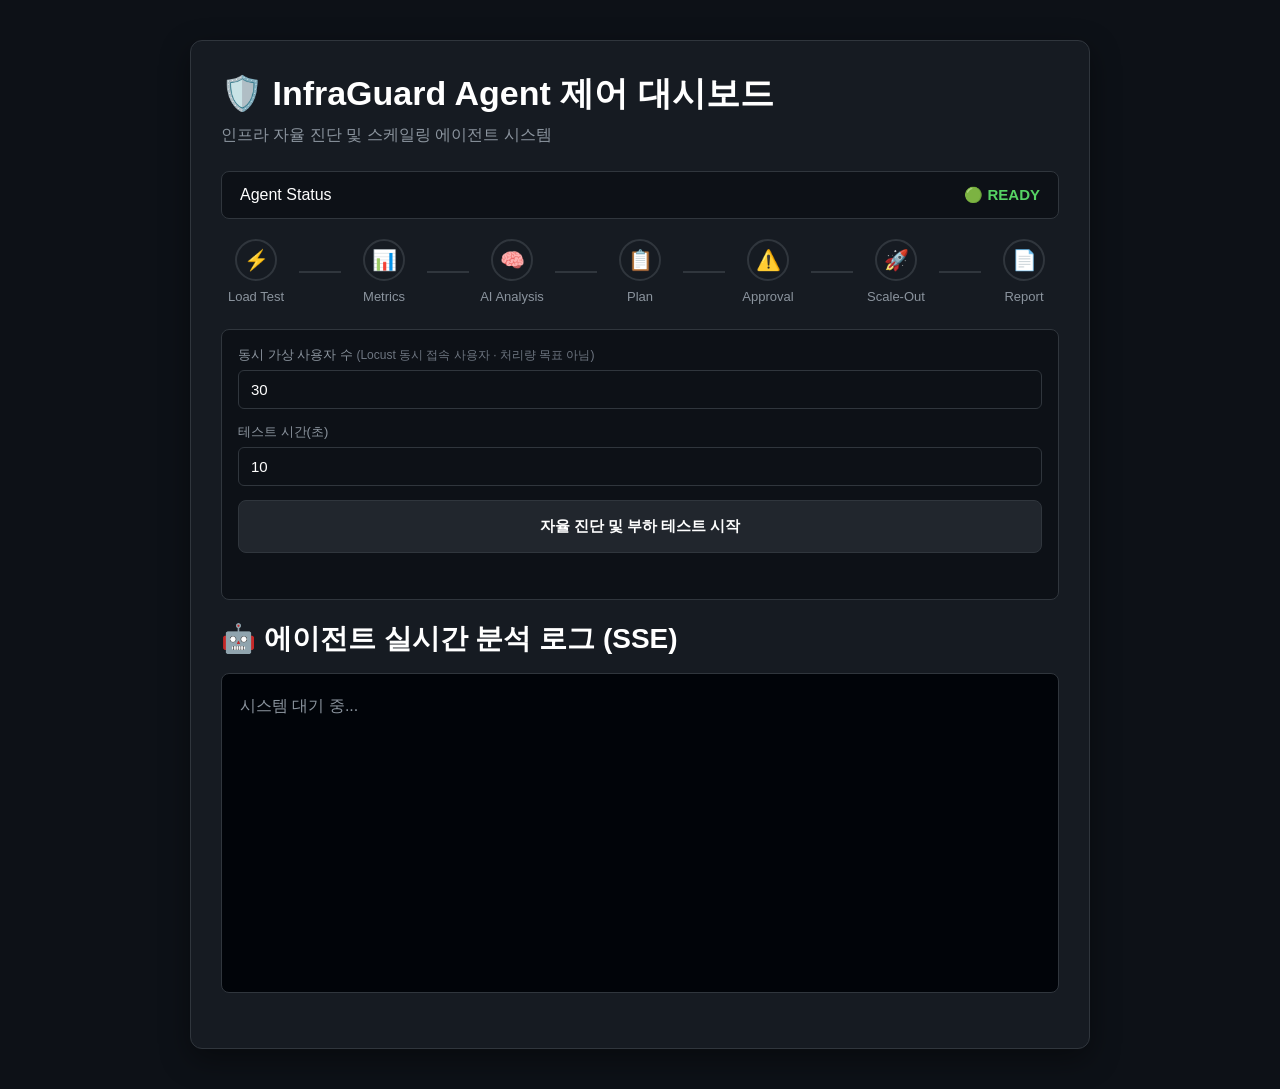
==== backend/app/static/index.html @ 8138042e "feat: UI 결과 비교 패널 추가 (#75) 리포트 단계에서 /report 응답만으로 실행 결과 패널을 그린다. - 한 줄 요약 배너: 측정값 템플릿 (LLM 문장 아님). 승" ====
<!DOCTYPE html>
<html lang="ko">

<head>
    <meta charset="UTF-8">
    <meta name="viewport" content="width=device-width, initial-scale=1.0">
    <title>InfraGuard Agent Dashboard</title>
    <link rel="stylesheet" href="style.css?v=5">
</head>

<body>

    <div class="container">

        <h1>🛡️ InfraGuard Agent 제어 대시보드</h1>
        <p>인프라 자율 진단 및 스케일링 에이전트 시스템</p>

        <div class="status-panel">
            <span>Agent Status</span>
            <div class="status-right">
                <span id="debug-badge" class="debug-badge hidden" title="URL에 ?debug=1이 있어 force_scaling=true를 요청합니다">DEBUG · force_scaling 요청</span>
                <span id="agent-status" class="status ready">
                    🟢 READY
                </span>
            </div>
        </div>

        <div class="progress-timeline">

            <div id="step-load" class="timeline-step">
                <div class="timeline-circle">⚡</div>
                <span>Load Test</span>
            </div>

            <div class="timeline-line"></div>

            <div id="step-metric" class="timeline-step">
                <div class="timeline-circle">📊</div>
                <span>Metrics</span>
            </div>

            <div class="timeline-line"></div>

            <div id="step-ai" class="timeline-step">
                <div class="timeline-circle">🧠</div>
                <span>AI Analysis</span>
            </div>

            <div class="timeline-line"></div>

            <div id="step-plan" class="timeline-step">
                <div class="timeline-circle">📋</div>
                <span>Plan</span>
            </div>

            <div class="timeline-line"></div>

            <div id="step-approval" class="timeline-step">
                <div class="timeline-circle">⚠️</div>
                <span>Approval</span>
            </div>

            <div class="timeline-line"></div>

            <div id="step-scale" class="timeline-step">
                <div class="timeline-circle">🚀</div>
                <span>Scale-Out</span>
            </div>

            <div class="timeline-line"></div>

            <div id="step-report" class="timeline-step">
                <div class="timeline-circle">📄</div>
                <span>Report</span>
            </div>

        </div>



        <div class="control-panel">

            <div class="input-group">
                <label for="target-tps-input">동시 가상 사용자 수 <span class="input-hint">(Locust 동시 접속 사용자 · 처리량 목표 아님)</span></label>
                <input type="number" id="target-tps-input" value="30" min="1">
            </div>

            <div class="input-group">
                <label for="duration-input">테스트 시간(초)</label>
                <input type="number" id="duration-input" value="10" min="1">
            </div>

            <button id="start-btn">
                자율 진단 및 부하 테스트 시작
            </button>
        </div>


        <div id="load-test-progress-container" class="progress-container hidden">
            <div class="progress-bar-header">
                <span id="progress-label">⚡ 부하 테스트 진행 중...</span>
                <span id="progress-text">0.0s / 0s (0%)</span>
            </div>
            <div class="progress-bar-track">
                <div id="progress-bar-fill" class="progress-bar-fill"></div>
            </div>
        </div>

        <!-- 실행 결과 패널 (Phase 4, #75). 리포트 단계에서 result_panel.js가 /report 응답으로 채운다 -->
        <section id="result-panel" class="result-panel hidden">
            <div class="result-header">
                <h3 class="result-title">📊 실행 결과</h3>
                <a class="grafana-link" href="http://localhost:3000" target="_blank" rel="noopener">Grafana 대시보드 열기 ↗</a>
            </div>
            <div id="result-body"></div>
        </section>

    
        <div class="log-container">

            <h3 class="terminal-title">
                🤖 에이전트 실시간 분석 로그 (SSE)
            </h3>

            <div id="log-window" class="log-window">
                <div class="log-entry system">
                    시스템 대기 중...
                </div>
            </div>

        </div>

        
        <div id="approval-modal" class="hidden">

            <h3>⚠️ 인프라 조치 승인 요청</h3>

            <p id="modal-message"></p>

            <div class="modal-buttons">

                <button id="approve-btn">
                    승인 (Scale-out)
                </button>

                <button id="reject-btn">
                    거절
                </button>

            </div>

        </div>

    </div>

    <script src="result_panel.js?v=5"></script>
    <script src="main.js?v=5"></script>

</body>

</html>
---- backend/app/static/style.css ----
:root {
    --bg-color: #0d1117;
    --card-bg: #161b22;
    --border-color: #30363d;

    --text-main: #ffffff;
    --text-muted: #8b949e;

    --accent-blue: #58a6ff;

    --accent-green: #2ea44f;
    --accent-green-hover: #3fb950;

    --accent-red: #da3633;
    --accent-red-hover: #f85149;

    --terminal-bg: #010409;
}

*{
    margin:0;
    padding:0;
    box-sizing:border-box;
    font-family:'Segoe UI',sans-serif;
}

body{
    background:var(--bg-color);
    color:var(--text-main);

    display:flex;
    justify-content:center;

    padding:40px 20px;
}



.container{

    width:100%;
    max-width:900px;

    background:var(--card-bg);

    border:1px solid var(--border-color);

    border-radius:12px;

    padding:30px;

    box-shadow:0 10px 30px rgba(0,0,0,.4);

}

h1{
    font-size:34px;
    margin-bottom:8px;
}

.container>p{
    color:var(--text-muted);
    margin-bottom:25px;
}



button{

    border:none;

    cursor:pointer;

    color:white;

    border-radius:8px;

    font-size:15px;

    font-weight:600;

    transition:.2s;
}

button:hover{
    transform:translateY(-1px);
}

button:active{
    transform:scale(.98);
}


#start-btn{

    width:100%;

    padding:16px;

    background:#21262d;

    border:1px solid var(--border-color);

    margin-bottom:30px;
}

#start-btn:hover{
    background:#30363d;
}

.input-group{

    display:flex;
    flex-direction:column;
    gap:6px;

    margin-bottom:14px;
}

.control-panel{

    display:flex;
    flex-direction:column;

    background:#0d1117;
    border:1px solid var(--border-color);
    border-radius:8px;

    padding:16px;

    margin-bottom:20px;
}

.input-group label{
    font-size:13px;
    color:var(--text-muted);
}

.input-group input{

    padding:10px 12px;

    background:#0d1117;

    border:1px solid var(--border-color);

    border-radius:6px;

    color:var(--text-main);

    font-size:15px;
}



.terminal-title{

    font-size:28px;

    margin-bottom:15px;
}

#log-window{

    background:var(--terminal-bg);

    border:1px solid var(--border-color);

    border-radius:8px;

    height:320px;

    overflow-y:auto;

    padding:18px;

    font-family:Consolas,monospace;

    line-height:1.8;

    margin-bottom:25px;
}



.log-entry{
    margin-bottom:8px;
}

.system{
    color:#8b949e;
}

.info{
    color:#58a6ff;
}

.warning{
    color:#ffa500;
    font-weight:bold;
}

.success{
    color:#56d364;
}

.error{
    color:#ff7b72;
}



#approval-modal{

    background:#1f242c;

    border:2px solid #ffb300;

    border-radius:10px;

    padding:22px;

    margin-top:20px;

    animation:fadeIn .2s ease;
}

#approval-modal.hidden{
    display:none;
}

#approval-modal h3{

    color:#ffb300;

    margin-bottom:12px;

    font-size:22px;
}

#modal-message{

    font-size:16px;

    margin-bottom:20px;
}

.modal-buttons{

    display:flex;

    gap:15px;
}

.modal-buttons button{

    flex:1;

    padding:14px;

    font-size:16px;
}

#approve-btn{

    background:var(--accent-green);
}

#approve-btn:hover{

    background:var(--accent-green-hover);
}

#reject-btn{

    background:var(--accent-red);
}

#reject-btn:hover{

    background:var(--accent-red-hover);
}

@keyframes fadeIn{

    from{
        opacity:0;
        transform:translateY(5px);
    }

    to{
        opacity:1;
        transform:translateY(0);
    }

}
.status-panel {
    display: flex;
    justify-content: space-between;
    align-items: center;

    margin-bottom: 20px;
    padding: 14px 18px;

    background: #0d1117;
    border: 1px solid #30363d;
    border-radius: 8px;
}

.status {
    font-size: 15px;
    font-weight: bold;
}

.status.ready {
    color: #56d364;
}

.status.running {
    color: #58a6ff;
}

.status.waiting {
    color: #ffa500;
}

.status.scaling {
    color: #c084fc;
}

.status.completed {
    color: #56d364;
}

.status.error {
    color: #ff7b72;
}




.progress-panel {

    margin-bottom: 25px;

    background: #0d1117;

    border: 1px solid #30363d;

    border-radius: 8px;

    padding: 15px;

}

.step {

    padding: 10px 15px;

    margin: 8px 0;

    border-left: 4px solid #30363d;

    color: #8b949e;

    transition: .25s;

}

.step.active {

    background: #21262d;

    color: white;

    border-left: 4px solid #58a6ff;

}

.step.done {

    color: #56d364;

    border-left: 4px solid #56d364;

}
.progress-timeline{
    display:flex;
    align-items:center;
    justify-content:space-between;
    gap:8px;
    margin-bottom:25px;
}

.timeline-step{
    display:flex;
    flex-direction:column;
    align-items:center;
    gap:8px;
    color:#8b949e;
    font-size:13px;
    min-width:70px;
}

.timeline-circle{

    width:42px;
    height:42px;

    border-radius:50%;

    background:#161b22;

    border:2px solid #30363d;

    display:flex;
    justify-content:center;
    align-items:center;

    font-size:20px;

    transition:.3s;

}

.timeline-line{

    flex:1;

    height:2px;

    background:#30363d;

}

.timeline-step.active{

    color:#58a6ff;

}

.timeline-step.active .timeline-circle{

    border-color:#58a6ff;

}

.timeline-step.done{

    color:#56d364;

}

.timeline-step.done .timeline-circle{

    background:#56d364;

    border-color:#56d364;

}

/* ================= 새로 추가된 공통 요소 숨김 및 프로그레스 바 스타일 ================= */
.hidden {
    display: none !important;
}

.progress-container {
    background: #161b22;
    border: 1px solid var(--border-color);
    border-radius: 8px;
    padding: 18px;
    margin-bottom: 25px;
}

.progress-bar-header {
    display: flex;
    justify-content: space-between;
    align-items: center;
    font-size: 14px;
    margin-bottom: 12px;
    color: var(--text-main);
}

.progress-bar-track {
    width: 100%;
    height: 12px;
    background: #0d1117;
    border: 1px solid var(--border-color);
    border-radius: 6px;
    overflow: hidden;
}

.progress-bar-fill {
    width: 0%;
    height: 100%;
    background: linear-gradient(90deg, #58a6ff, #1f6feb);
    border-radius: 6px;
    transition: width 0.1s linear;
}

.progress-bar-fill.is-complete {
    background: linear-gradient(90deg, #3fb950, #2ea44f);
}

/* ================= 입력 힌트 · 디버그 배지 (Phase 4, #75) ================= */
.input-hint {
    font-size: 12px;
    color: #6e7681;
}

.status-right {
    display: flex;
    align-items: center;
    gap: 10px;
}

.debug-badge {
    font-size: 12px;
    font-weight: 700;
    color: #ffffff;
    background: var(--accent-red);
    border-radius: 999px;
    padding: 3px 10px;
}

/* ================= 실행 결과 패널 (Phase 4, #75) ================= */
/* SLO 판정 색: 충족 초록 / 경계(= SLO) 노랑 / 미충족 빨강. 배너 톤은 미충족을 주황(warning)으로 쓴다. */
.result-panel {
    background: #0d1117;
    border: 1px solid var(--border-color);
    border-radius: 8px;
    padding: 18px;
    margin-bottom: 25px;
}

.result-header {
    display: flex;
    justify-content: space-between;
    align-items: center;
    flex-wrap: wrap;
    gap: 12px;
    margin-bottom: 14px;
}

.result-title {
    font-size: 22px;
}

.grafana-link {
    color: var(--text-main);
    background: #21262d;
    border: 1px solid var(--border-color);
    border-radius: 6px;
    padding: 7px 12px;
    font-size: 13px;
    font-weight: 600;
    text-decoration: none;
}

.grafana-link:hover {
    background: #30363d;
}

.result-alert {
    background: rgba(218, 54, 51, .15);
    border: 1px solid var(--accent-red);
    border-radius: 6px;
    color: #ff7b72;
    font-weight: 700;
    padding: 10px 12px;
    margin-bottom: 12px;
}

.result-banner {
    display: flex;
    align-items: flex-start;
    gap: 10px;
    background: #161b22;
    border: 1px solid var(--border-color);
    border-left: 5px solid var(--text-muted);
    border-radius: 8px;
    padding: 14px 16px;
    font-size: 17px;
    font-weight: 700;
    line-height: 1.5;
    margin-bottom: 12px;
}

.result-banner.tone-success  { border-left-color: #56d364; background: rgba(86, 211, 100, .10); }
.result-banner.tone-info     { border-left-color: #58a6ff; background: rgba(88, 166, 255, .10); }
.result-banner.tone-boundary { border-left-color: #e3b341; background: rgba(227, 179, 65, .12); }
.result-banner.tone-warning  { border-left-color: #ffa500; background: rgba(255, 165, 0, .12); }
.result-banner.tone-danger   { border-left-color: #ff7b72; background: rgba(255, 123, 114, .12); }

.result-conditions {
    display: flex;
    flex-wrap: wrap;
    align-items: center;
    gap: 8px 12px;
    font-size: 13px;
    margin-bottom: 4px;
}

.result-conditions-title {
    color: var(--text-muted);
    font-weight: 700;
}

.result-conditions-items {
    display: flex;
    flex-wrap: wrap;
    gap: 6px;
}

.condition-item {
    background: #161b22;
    border: 1px solid var(--border-color);
    border-radius: 999px;
    padding: 3px 10px;
}

.result-conditions-meta {
    flex-basis: 100%;
    color: #6e7681;
    font-size: 12px;
    word-break: break-all;
}

.result-section {
    border-top: 1px solid var(--border-color);
    margin-top: 14px;
    padding-top: 14px;
}

.result-section-title {
    font-size: 16px;
    margin-bottom: 10px;
}

.result-empty {
    color: var(--text-muted);
    border: 1px dashed var(--border-color);
    border-radius: 6px;
    padding: 14px;
    text-align: center;
}

.result-note {
    color: #6e7681;
    font-size: 12px;
    margin-top: 8px;
}

/* AI 판단 카드 */
.diagnosis-card {
    background: #161b22;
    border: 1px solid var(--border-color);
    border-radius: 8px;
    padding: 14px;
}

.diagnosis-head,
.followup-head {
    display: flex;
    flex-wrap: wrap;
    align-items: center;
    gap: 8px;
    margin-bottom: 12px;
}

.badge {
    display: inline-block;
    border: 1px solid transparent;
    border-radius: 6px;
    padding: 4px 10px;
    font-size: 13px;
    font-weight: 700;
}

.badge-warning { color: #ffa500; border-color: #ffa500; background: rgba(255, 165, 0, .10); }
.badge-danger  { color: #ff7b72; border-color: #ff7b72; background: rgba(255, 123, 114, .10); }
.badge-success { color: #56d364; border-color: #56d364; background: rgba(86, 211, 100, .10); }
.badge-info    { color: #58a6ff; border-color: #58a6ff; background: rgba(88, 166, 255, .10); }
.badge-muted   { color: var(--text-muted); border-color: var(--border-color); }

.confidence {
    display: flex;
    align-items: center;
    gap: 8px;
    margin-left: auto;
    font-size: 13px;
}

.confidence-label {
    color: var(--text-muted);
}

.confidence-track {
    position: relative;
    width: 140px;
    height: 10px;
    background: #0d1117;
    border: 1px solid var(--border-color);
    border-radius: 5px;
}

.confidence-fill {
    width: 0;
    height: 100%;
    background: linear-gradient(90deg, #58a6ff, #1f6feb);
    border-radius: 5px;
}

.confidence-value {
    min-width: 48px;
    font-weight: 700;
}

.chip-group-title {
    color: var(--text-muted);
    font-size: 12px;
    margin-bottom: 6px;
}

.chip-group {
    display: flex;
    flex-wrap: wrap;
    gap: 6px;
    margin-bottom: 10px;
}

.chip {
    background: #0d1117;
    border: 1px solid var(--border-color);
    border-radius: 999px;
    padding: 4px 10px;
    font-size: 13px;
}

.chip-muted {
    color: var(--text-muted);
    border-style: dashed;
}

.chip-slo-met      { color: #56d364; border-color: #2ea44f; }
.chip-slo-boundary { color: #e3b341; border-color: #e3b341; }
.chip-slo-exceeded { color: #ff7b72; border-color: #da3633; }
.chip-slo-unknown  { color: var(--text-muted); }

.decision-line {
    font-size: 14px;
    font-weight: 600;
    margin-bottom: 8px;
}

.decision-approved { color: #56d364; }
.decision-rejected { color: #ff7b72; }
.decision-none     { color: var(--text-muted); }

.raw-details {
    color: var(--text-muted);
    font-size: 13px;
    margin-top: 4px;
}

.raw-details summary {
    color: var(--accent-blue);
    cursor: pointer;
}

.raw-label {
    color: var(--text-muted);
    font-weight: 700;
    margin-top: 8px;
}

.raw-text {
    color: #c9d1d9;
    line-height: 1.6;
    white-space: pre-wrap;
    margin-top: 2px;
}

.followup-row {
    border-left: 3px solid var(--border-color);
    padding: 8px 0 8px 12px;
    margin-top: 10px;
}

.followup-title {
    font-size: 14px;
    font-weight: 600;
}

.followup-meta {
    color: var(--text-muted);
    font-size: 13px;
}

/* 전/후 비교 카드 */
.metric-grid {
    display: grid;
    grid-template-columns: repeat(auto-fit, minmax(180px, 1fr));
    gap: 10px;
}

.metric-card {
    background: #161b22;
    border: 1px solid var(--border-color);
    border-radius: 8px;
    padding: 12px 14px;
}

.metric-title {
    color: var(--text-muted);
    font-size: 12px;
    margin-bottom: 6px;
}

.metric-values {
    display: flex;
    flex-wrap: wrap;
    align-items: baseline;
    gap: 6px;
    font-size: 18px;
    font-weight: 700;
}

.metric-before,
.metric-arrow {
    color: var(--text-muted);
}

.metric-arrow {
    font-size: 16px;
}

.metric-delta {
    font-size: 13px;
    font-weight: 600;
    margin-top: 6px;
}

.delta-good    { color: #56d364; }
.delta-bad     { color: #ff7b72; }
.delta-neutral { color: var(--text-muted); }

.metric-slo {
    font-size: 12px;
    margin-top: 4px;
}

/* 라운드별 막대 차트 (inline SVG) */
.chart-row {
    display: grid;
    grid-template-columns: repeat(auto-fit, minmax(300px, 1fr));
    gap: 12px;
    margin-top: 14px;
}

.chart {
    background: #161b22;
    border: 1px solid var(--border-color);
    border-radius: 8px;
    padding: 10px 12px;
}

.chart-title {
    color: var(--text-muted);
    font-size: 13px;
    margin-bottom: 4px;
}

.chart-svg {
    display: block;
    width: 100%;
    height: auto;
}

.chart-axis { stroke: #30363d; stroke-width: 1; }

.chart-bar.bar-good     { fill: #2ea44f; }
.chart-bar.bar-boundary { fill: #e3b341; }
.chart-bar.bar-bad      { fill: #da3633; }
.chart-bar.bar-tps      { fill: #1f6feb; }
.chart-bar.bar-neutral  { fill: #6e7681; }

.chart-value     { fill: #ffffff; font-size: 12px; font-weight: 700; }
.chart-label     { fill: #c9d1d9; font-size: 12px; font-weight: 600; }
.chart-sublabel,
.chart-nodata    { fill: #8b949e; font-size: 11px; }
.chart-ref       { stroke: #e6edf3; stroke-width: 1.5; stroke-dasharray: 6 4; }
.chart-ref-label { fill: #e6edf3; font-size: 11px; font-weight: 700; }
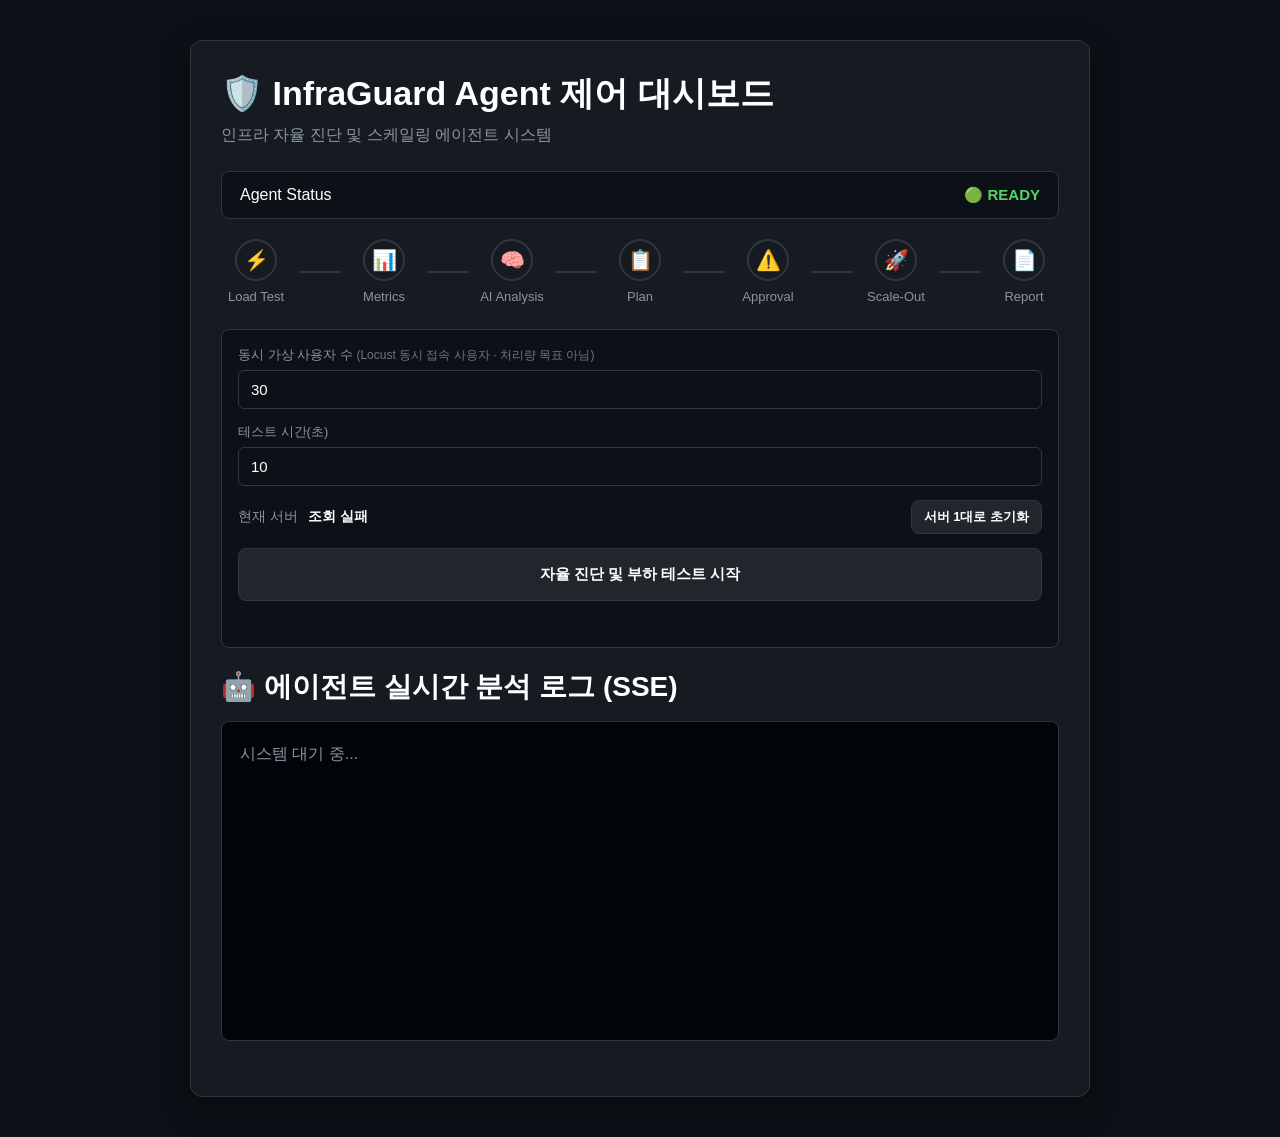
==== commit 6758cdce: "feat: 서버 수 표시·1대 초기화 버튼, 결론 배지 규칙, 신뢰도 기준 라벨 (#75) - 입력 영역에 현재 서버 N대(GET /agent/replicas, docker com" ====
--- a/backend/app/static/index.html
+++ b/backend/app/static/index.html
@@ -5,7 +5,7 @@
     <meta charset="UTF-8">
     <meta name="viewport" content="width=device-width, initial-scale=1.0">
     <title>InfraGuard Agent Dashboard</title>
-    <link rel="stylesheet" href="style.css?v=5">
+    <link rel="stylesheet" href="style.css?v=7">
 </head>
 
 <body>
@@ -90,6 +90,13 @@
                 <input type="number" id="duration-input" value="10" min="1">
             </div>
 
+            <!-- 현재 서버 수(docker compose 실제 값)와 측정 회차 사이 1대 초기화. 에이전트 실행으로 기록하지 않는다 -->
+            <div class="replica-row">
+                <span class="replica-label">현재 서버</span>
+                <span id="replica-count" class="replica-count">확인 중…</span>
+                <button type="button" id="reset-replicas-btn" class="reset-replicas-btn">서버 1대로 초기화</button>
+            </div>
+
             <button id="start-btn">
                 자율 진단 및 부하 테스트 시작
             </button>
@@ -137,6 +144,15 @@
 
             <p id="modal-message"></p>
 
+            <!-- 저신뢰 확인 게이트 (#83): 신뢰도 기준 미만 스케일링 제안일 때만 보인다 -->
+            <div id="low-confidence-box" class="low-confidence-box hidden">
+                <p id="low-confidence-text" class="low-confidence-text"></p>
+                <label class="low-confidence-check" for="low-confidence-ack">
+                    <input type="checkbox" id="low-confidence-ack">
+                    낮은 신뢰도를 확인했습니다
+                </label>
+            </div>
+
             <div class="modal-buttons">
 
                 <button id="approve-btn">
@@ -153,8 +169,8 @@
 
     </div>
 
-    <script src="result_panel.js?v=5"></script>
-    <script src="main.js?v=5"></script>
+    <script src="result_panel.js?v=7"></script>
+    <script src="main.js?v=7"></script>
 
 </body>
 
--- a/backend/app/static/style.css
+++ b/backend/app/static/style.css
@@ -890,4 +890,99 @@
 .chart-sublabel,
 .chart-nodata    { fill: #8b949e; font-size: 11px; }
 .chart-ref       { stroke: #e6edf3; stroke-width: 1.5; stroke-dasharray: 6 4; }
-.chart-ref-label { fill: #e6edf3; font-size: 11px; font-weight: 700; }+.chart-ref-label { fill: #e6edf3; font-size: 11px; font-weight: 700; }
+
+/* ================= 저신뢰 확인 게이트 (#83) ================= */
+.confidence-mark {
+    position: absolute;
+    top: -4px;
+    bottom: -4px;
+    width: 2px;
+    background: #e6edf3;
+    transform: translateX(-1px);
+}
+
+.low-confidence-box {
+    background: rgba(218, 54, 51, .12);
+    border: 1px solid var(--accent-red);
+    border-radius: 8px;
+    padding: 12px 14px;
+    margin-bottom: 16px;
+}
+
+.low-confidence-text {
+    color: #ff7b72;
+    font-weight: 700;
+    margin-bottom: 8px;
+}
+
+.low-confidence-check {
+    display: flex;
+    align-items: center;
+    gap: 8px;
+    cursor: pointer;
+    font-size: 15px;
+}
+
+.low-confidence-check input {
+    width: 18px;
+    height: 18px;
+}
+
+#approve-btn:disabled {
+    background: #30363d;
+    color: var(--text-muted);
+    cursor: not-allowed;
+    transform: none;
+}
+
+/* 신뢰도 막대 기준선 라벨 */
+.confidence {
+    padding-bottom: 12px;
+}
+
+.confidence-mark-label {
+    position: absolute;
+    top: 13px;
+    transform: translateX(-50%);
+    color: var(--text-muted);
+    font-size: 10px;
+    line-height: 1;
+    white-space: nowrap;
+}
+
+/* ================= 현재 서버 수 · 1대 초기화 ================= */
+.replica-row {
+    display: flex;
+    flex-wrap: wrap;
+    align-items: center;
+    gap: 10px;
+    margin-bottom: 14px;
+    font-size: 14px;
+}
+
+.replica-label {
+    color: var(--text-muted);
+}
+
+.replica-count {
+    font-weight: 700;
+}
+
+.reset-replicas-btn {
+    margin-left: auto;
+    background: #21262d;
+    border: 1px solid var(--border-color);
+    padding: 7px 12px;
+    font-size: 13px;
+}
+
+.reset-replicas-btn:hover {
+    background: #30363d;
+}
+
+.reset-replicas-btn:disabled {
+    color: var(--text-muted);
+    cursor: not-allowed;
+    transform: none;
+}
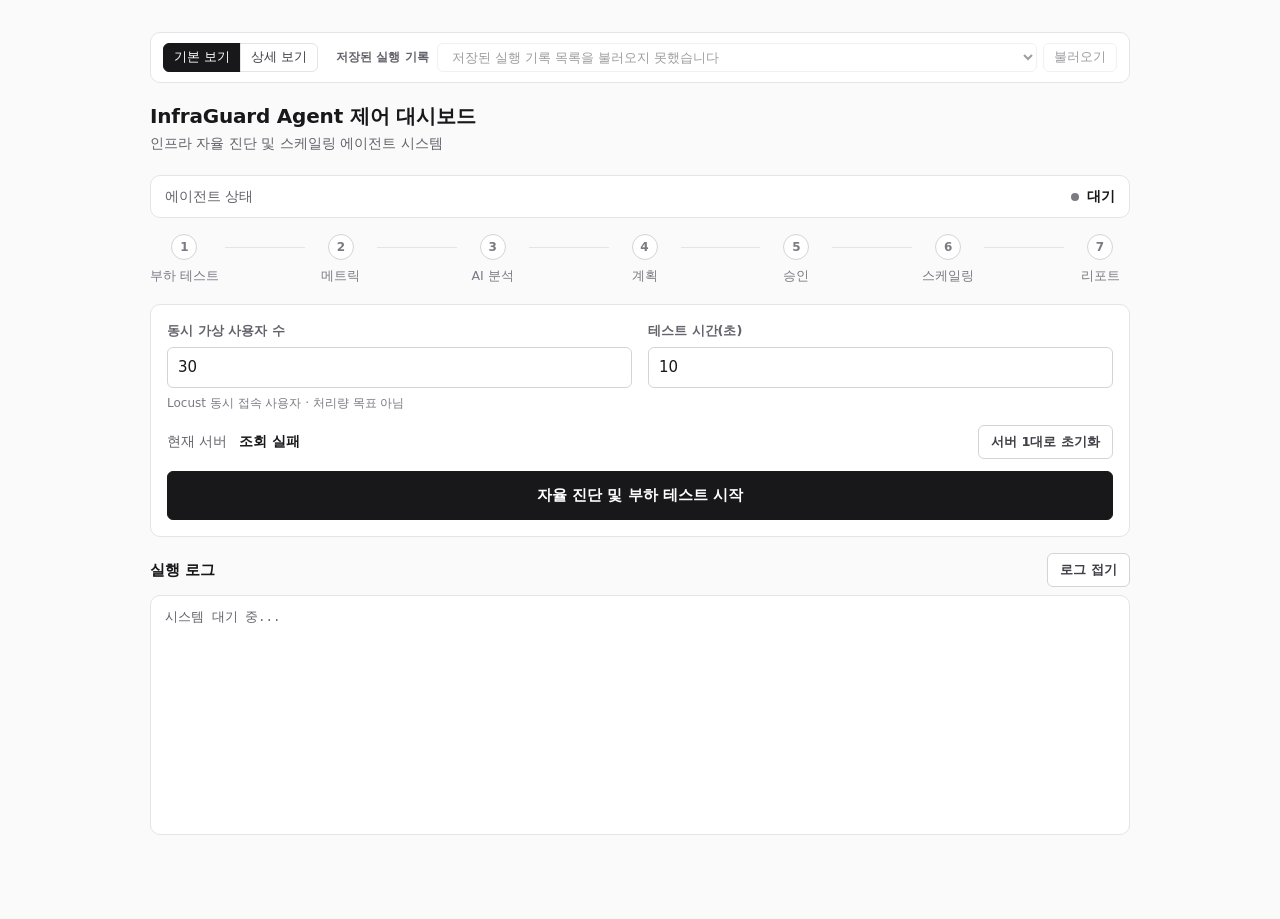
==== commit f28afd58: "feat: 보기 전환·저장된 실행 기록 불러오기, 기존 화면 제거 (#93) 기본 보기 / 상세 보기 토글 (?view=simple|detail, 기본 simple), 저장된 실행" ====
--- a/backend/app/static/index.html
+++ b/backend/app/static/index.html
@@ -5,84 +5,110 @@
     <meta charset="UTF-8">
     <meta name="viewport" content="width=device-width, initial-scale=1.0">
     <title>InfraGuard Agent Dashboard</title>
-    <link rel="stylesheet" href="style.css?v=7">
+    <!-- 보기 전환 (#93): 기본 보기(simple) = refresh/c.css, 상세 보기(detail) = refresh/a.css. view_switch.js가 고른다 -->
+    <link rel="stylesheet" href="toolbar.css?v=13">
+    <link rel="stylesheet" href="refresh/common.css?v=13">
+    <link rel="stylesheet" href="refresh/c.css?v=13" data-view-sheet="simple">
+    <link rel="stylesheet" href="refresh/a.css?v=13" data-view-sheet="detail">
+    <script src="view_switch.js?v=13"></script>
 </head>
 
 <body>
 
     <div class="container">
 
-        <h1>🛡️ InfraGuard Agent 제어 대시보드</h1>
+        <!-- 상단 도구 막대 (#93): 기본 보기 / 상세 보기 전환, 저장된 실행 기록 불러오기 -->
+        <div id="ig-toolbar" class="ig-toolbar">
+            <div class="ig-toolbar-row">
+                <div class="ig-toolbar-group ig-view-toggle" role="group" aria-label="보기 전환">
+                    <button type="button" data-view-option="simple" aria-pressed="false">기본 보기</button>
+                    <button type="button" data-view-option="detail" aria-pressed="false">상세 보기</button>
+                </div>
+                <div class="ig-toolbar-group ig-saved-group">
+                    <label class="ig-toolbar-label" for="saved-select">저장된 실행 기록</label>
+                    <select id="saved-select" disabled>
+                        <option value="">목록을 불러오는 중…</option>
+                    </select>
+                    <button type="button" id="saved-load-btn" disabled>불러오기</button>
+                    <span id="saved-error" class="ig-saved-error hidden" role="alert"></span>
+                </div>
+            </div>
+            <div id="saved-banner" class="ig-saved-banner hidden" role="status">
+                <span id="saved-banner-text" class="ig-saved-banner-text"></span>
+                <button type="button" id="saved-exit-btn">실시간 보기로 돌아가기</button>
+            </div>
+        </div>
+
+        <h1>InfraGuard Agent 제어 대시보드</h1>
         <p>인프라 자율 진단 및 스케일링 에이전트 시스템</p>
 
         <div class="status-panel">
-            <span>Agent Status</span>
+            <span>에이전트 상태</span>
             <div class="status-right">
                 <span id="debug-badge" class="debug-badge hidden" title="URL에 ?debug=1이 있어 force_scaling=true를 요청합니다">DEBUG · force_scaling 요청</span>
-                <span id="agent-status" class="status ready">
-                    🟢 READY
-                </span>
-            </div>
-        </div>
-
-        <div class="progress-timeline">
+                <span id="agent-status" class="status ready">대기</span>
+            </div>
+        </div>
+
+        <!-- 진행 단계. 원 안의 번호는 CSS가 채운다. 실행이 끝나면 건너뜀·거절·실패도 표시한다 (main.js finishTimeline) -->
+        <div class="progress-timeline" aria-label="진행 단계">
 
             <div id="step-load" class="timeline-step">
-                <div class="timeline-circle">⚡</div>
-                <span>Load Test</span>
+                <div class="timeline-circle"></div>
+                <span class="timeline-label">부하 테스트</span>
             </div>
 
             <div class="timeline-line"></div>
 
             <div id="step-metric" class="timeline-step">
-                <div class="timeline-circle">📊</div>
-                <span>Metrics</span>
+                <div class="timeline-circle"></div>
+                <span class="timeline-label">메트릭</span>
             </div>
 
             <div class="timeline-line"></div>
 
             <div id="step-ai" class="timeline-step">
-                <div class="timeline-circle">🧠</div>
-                <span>AI Analysis</span>
+                <div class="timeline-circle"></div>
+                <span class="timeline-label">AI 분석</span>
             </div>
 
             <div class="timeline-line"></div>
 
             <div id="step-plan" class="timeline-step">
-                <div class="timeline-circle">📋</div>
-                <span>Plan</span>
+                <div class="timeline-circle"></div>
+                <span class="timeline-label">계획</span>
             </div>
 
             <div class="timeline-line"></div>
 
             <div id="step-approval" class="timeline-step">
-                <div class="timeline-circle">⚠️</div>
-                <span>Approval</span>
+                <div class="timeline-circle"></div>
+                <span class="timeline-label">승인</span>
             </div>
 
             <div class="timeline-line"></div>
 
             <div id="step-scale" class="timeline-step">
-                <div class="timeline-circle">🚀</div>
-                <span>Scale-Out</span>
+                <div class="timeline-circle"></div>
+                <span class="timeline-label">스케일링</span>
             </div>
 
             <div class="timeline-line"></div>
 
             <div id="step-report" class="timeline-step">
-                <div class="timeline-circle">📄</div>
-                <span>Report</span>
-            </div>
-
-        </div>
-
+                <div class="timeline-circle"></div>
+                <span class="timeline-label">리포트</span>
+            </div>
+
+        </div>
 
 
         <div class="control-panel">
 
             <div class="input-group">
-                <label for="target-tps-input">동시 가상 사용자 수 <span class="input-hint">(Locust 동시 접속 사용자 · 처리량 목표 아님)</span></label>
-                <input type="number" id="target-tps-input" value="30" min="1">
+                <label for="target-tps-input">동시 가상 사용자 수</label>
+                <input type="number" id="target-tps-input" value="30" min="1" aria-describedby="target-tps-hint">
+                <p id="target-tps-hint" class="input-hint">Locust 동시 접속 사용자 · 처리량 목표 아님</p>
             </div>
 
             <div class="input-group">
@@ -95,6 +121,8 @@
                 <span class="replica-label">현재 서버</span>
                 <span id="replica-count" class="replica-count">확인 중…</span>
                 <button type="button" id="reset-replicas-btn" class="reset-replicas-btn">서버 1대로 초기화</button>
+                <!-- 새 실행을 막는 이유 (동시 실행 방지): 다른 실행 진행 중, 끊긴 실행의 부하 테스트 대기, 초기화 중 -->
+                <span id="busy-note" class="busy-note hidden"></span>
             </div>
 
             <button id="start-btn">
@@ -105,7 +133,7 @@
 
         <div id="load-test-progress-container" class="progress-container hidden">
             <div class="progress-bar-header">
-                <span id="progress-label">⚡ 부하 테스트 진행 중...</span>
+                <span id="progress-label">부하 테스트 진행 중...</span>
                 <span id="progress-text">0.0s / 0s (0%)</span>
             </div>
             <div class="progress-bar-track">
@@ -113,36 +141,35 @@
             </div>
         </div>
 
-        <!-- 실행 결과 패널 (Phase 4, #75). 리포트 단계에서 result_panel.js가 /report 응답으로 채운다 -->
-        <section id="result-panel" class="result-panel hidden">
-            <div class="result-header">
-                <h3 class="result-title">📊 실행 결과</h3>
-                <a class="grafana-link" href="http://localhost:3000" target="_blank" rel="noopener">Grafana 대시보드 열기 ↗</a>
-            </div>
+        <!-- 실행 결과 패널 (Phase 4 #75, #93). /report 응답(또는 저장된 실행 기록)을 현재 보기의 렌더러가 채운다 -->
+        <section id="result-panel" class="result-panel hidden" aria-label="실행 결과">
             <div id="result-body"></div>
         </section>
 
-    
-        <div class="log-container">
-
-            <h3 class="terminal-title">
-                🤖 에이전트 실시간 분석 로그 (SSE)
-            </h3>
+
+        <div id="log-container" class="log-container">
+
+            <div class="log-head">
+                <h3 class="terminal-title">실행 로그</h3>
+                <!-- 기본 보기는 결과가 나오면 로그를 접는다 (로그와 결과 패널 중복 정리, #93) -->
+                <button type="button" id="log-toggle-btn" class="log-toggle" aria-controls="log-window" aria-expanded="true">로그 접기</button>
+            </div>
 
             <div id="log-window" class="log-window">
-                <div class="log-entry system">
-                    시스템 대기 중...
-                </div>
-            </div>
-
-        </div>
-
-        
+                <div class="log-entry system">시스템 대기 중...</div>
+            </div>
+
+        </div>
+
+
         <div id="approval-modal" class="hidden">
 
-            <h3>⚠️ 인프라 조치 승인 요청</h3>
+            <h3>인프라 조치 승인 요청</h3>
 
             <p id="modal-message"></p>
+
+            <!-- 용어 풀이 (#93): 승인 요청 문구에 P95·SLO가 먼저 나올 수 있다 -->
+            <p class="ig-glossary"><b>P95</b>: 느린 순서로 상위 5%를 뺀 응답 시간 · <b>SLO</b>: 요청의 95%가 정해진 시간 안에 응답해야 한다는 목표</p>
 
             <!-- 저신뢰 확인 게이트 (#83): 신뢰도 기준 미만 스케일링 제안일 때만 보인다 -->
             <div id="low-confidence-box" class="low-confidence-box hidden">
@@ -155,13 +182,9 @@
 
             <div class="modal-buttons">
 
-                <button id="approve-btn">
-                    승인 (Scale-out)
-                </button>
-
-                <button id="reject-btn">
-                    거절
-                </button>
+                <button id="approve-btn">승인하고 스케일링</button>
+
+                <button id="reject-btn">거절</button>
 
             </div>
 
@@ -169,9 +192,13 @@
 
     </div>
 
-    <script src="result_panel.js?v=7"></script>
-    <script src="main.js?v=7"></script>
+    <script src="result_panel.js?v=13"></script>
+    <script src="refresh/common.js?v=13"></script>
+    <script src="refresh/c.js?v=13"></script>
+    <script src="refresh/a.js?v=13"></script>
+    <script src="saved_results.js?v=13"></script>
+    <script src="main.js?v=13"></script>
 
 </body>
 
-</html>+</html>
--- a/backend/app/static/toolbar.css
+++ b/backend/app/static/toolbar.css
@@ -0,0 +1,184 @@
+/*
+ * 상단 도구 막대 — 기본 보기 / 상세 보기 전환 · 저장된 실행 기록 불러오기 (#93).
+ * 두 보기에서 항상 켜진다. 색은 보기별 스타일 시트(c.css / a.css)가 --ig-tb-* 변수로 정한다.
+ */
+
+.hidden {
+    display: none !important;
+}
+
+.ig-toolbar {
+    position: sticky;
+    top: 0;
+    z-index: 20;
+    display: flex;
+    flex-direction: column;
+    gap: 8px;
+    margin-bottom: 20px;
+    padding: 10px 12px;
+    background: var(--ig-tb-bg, #0d1117);
+    border: 1px solid var(--ig-tb-border, #30363d);
+    border-radius: var(--ig-tb-radius, 8px);
+    color: var(--ig-tb-text, #c9d1d9);
+    font-family: var(--ig-font, 'Segoe UI', sans-serif);
+    font-size: 13px;
+    line-height: 1.4;
+}
+
+.ig-toolbar-row {
+    display: flex;
+    flex-wrap: wrap;
+    align-items: center;
+    gap: 8px 18px;
+}
+
+.ig-toolbar-group {
+    display: flex;
+    flex-wrap: wrap;
+    align-items: center;
+    gap: 6px;
+    min-width: 0;
+}
+
+.ig-saved-group {
+    flex: 1 1 340px;
+}
+
+.ig-toolbar-label {
+    color: var(--ig-tb-muted, #8b949e);
+    font-size: 12px;
+    font-weight: 600;
+    margin-right: 2px;
+}
+
+.ig-toolbar button,
+.ig-toolbar select {
+    font-family: inherit;
+    font-size: 13px;
+    font-weight: 500;
+    line-height: 1.3;
+    color: var(--ig-tb-text, #c9d1d9);
+    background: var(--ig-tb-control, #161b22);
+    border: 1px solid var(--ig-tb-border, #30363d);
+    border-radius: 6px;
+    padding: 5px 10px;
+    transition: none;
+    transform: none;
+}
+
+.ig-toolbar select {
+    flex: 1 1 220px;
+    min-width: 0;
+    max-width: 100%;
+}
+
+.ig-toolbar button {
+    cursor: pointer;
+    white-space: nowrap;
+}
+
+/* 기본 보기 / 상세 보기: 붙어 있는 두 칸짜리 토글 */
+.ig-view-toggle {
+    gap: 0;
+}
+
+.ig-view-toggle button {
+    border-radius: 0;
+}
+
+.ig-view-toggle button:first-child {
+    border-radius: 6px 0 0 6px;
+}
+
+.ig-view-toggle button:last-child {
+    margin-left: -1px;
+    border-radius: 0 6px 6px 0;
+}
+
+.ig-toolbar button:hover,
+.ig-toolbar button:active {
+    transform: none;
+    background: var(--ig-tb-control-hover, #21262d);
+}
+
+.ig-toolbar button[aria-pressed="true"] {
+    color: var(--ig-tb-pressed-text, #0d1117);
+    background: var(--ig-tb-pressed-bg, #c9d1d9);
+    border-color: var(--ig-tb-pressed-bg, #c9d1d9);
+}
+
+.ig-toolbar button:disabled,
+.ig-toolbar select:disabled {
+    opacity: .5;
+    cursor: not-allowed;
+}
+
+.ig-toolbar button:focus-visible,
+.ig-toolbar select:focus-visible {
+    outline: 2px solid var(--ig-tb-focus, #58a6ff);
+    outline-offset: 1px;
+}
+
+/* 저장된 실행 기록 표시줄: 실시간 실행과 헷갈리지 않게 불러온 동안 항상 보인다 */
+.ig-saved-banner {
+    display: flex;
+    flex-wrap: wrap;
+    align-items: center;
+    gap: 6px 12px;
+    padding: 7px 10px;
+    border-radius: 6px;
+    color: var(--ig-tb-banner-text, #f0d58c);
+    background: var(--ig-tb-banner-bg, rgba(227, 179, 65, .12));
+    border: 1px solid var(--ig-tb-banner-border, #9e7a1f);
+    font-weight: 600;
+}
+
+.ig-saved-banner-text {
+    flex: 1 1 240px;
+    min-width: 0;
+    overflow-wrap: anywhere;
+}
+
+.ig-saved-error {
+    color: var(--ig-tb-error, #ff7b72);
+    font-size: 12px;
+    font-weight: 600;
+}
+
+/* 좁은 화면: 붙어 있는 막대가 화면을 덜 가리도록 라벨을 숨기고 줄인다 (저장된 실행 기록 표시줄은 그대로 보인다) */
+@media (max-width: 640px) {
+    .ig-toolbar {
+        gap: 6px;
+        margin-bottom: 14px;
+        padding: 8px;
+        font-size: 12px;
+    }
+
+    .ig-toolbar-row {
+        gap: 6px;
+    }
+
+    .ig-toolbar-label {
+        display: none;
+    }
+
+    .ig-toolbar button,
+    .ig-toolbar select {
+        padding: 4px 8px;
+        font-size: 12px;
+    }
+
+    .ig-saved-group {
+        flex: 1 1 100%;
+        flex-wrap: nowrap;
+    }
+
+    .ig-toolbar select {
+        flex: 1 1 auto;
+    }
+
+    .ig-saved-banner {
+        padding: 6px 8px;
+        font-size: 12px;
+    }
+}
--- a/backend/app/static/refresh/common.css
+++ b/backend/app/static/refresh/common.css
@@ -0,0 +1,1054 @@
+/*
+ * 기본 보기(C)·상세 보기(A) 공통 페이지 구조 (디자인 개편 #93)
+ *
+ * 입력·진행 표시·로그·승인 모달·결과 패널 골격·차트 요소를 보기와 무관하게 정한다.
+ * 색·글꼴·모서리·여백은 전부 보기별 스타일 시트(c.css / a.css)의 변수로 정한다.
+ */
+
+*,
+*::before,
+*::after {
+    box-sizing: border-box;
+}
+
+body {
+    margin: 0;
+    padding: var(--ig-page-pad, 32px 20px 64px);
+    background: var(--ig-page);
+    color: var(--ig-text);
+    font-family: var(--ig-font);
+    font-size: 15px;
+    line-height: 1.55;
+    -webkit-font-smoothing: antialiased;
+}
+
+h1, h2, h3, h4, p, figure, ol, ul, dl, dd {
+    margin: 0;
+}
+
+button,
+input,
+select {
+    font: inherit;
+}
+
+a {
+    color: var(--ig-link);
+}
+
+/* 승인 요청은 입력 영역 바로 아래, 결과 패널·로그는 그 뒤에 둔다 (DOM 순서는 그대로) */
+.container {
+    display: flex;
+    flex-direction: column;
+    width: 100%;
+    max-width: var(--ig-container-max, 1080px);
+    margin: 0 auto;
+    padding: var(--ig-container-pad, 0);
+    background: var(--ig-container-bg, transparent);
+    border: var(--ig-container-border, 0);
+    border-radius: var(--ig-radius-lg, 0);
+}
+
+#approval-modal {
+    order: 1;
+}
+
+.result-panel,
+.log-container {
+    order: 2;
+}
+
+.container > h1 {
+    font-size: var(--ig-h1-size, 22px);
+    font-weight: 700;
+    letter-spacing: -0.01em;
+    line-height: 1.3;
+    color: var(--ig-text-strong);
+}
+
+.container > p {
+    margin: 4px 0 20px;
+    font-size: 14px;
+    color: var(--ig-text-muted);
+}
+
+/* ---------------- 상태 줄 ---------------- */
+
+.status-panel {
+    display: flex;
+    justify-content: space-between;
+    align-items: center;
+    gap: 12px;
+    margin-bottom: 16px;
+    padding: 10px 14px;
+    font-size: 14px;
+    color: var(--ig-text-muted);
+    background: var(--ig-surface);
+    border: 1px solid var(--ig-border);
+    border-radius: var(--ig-radius);
+}
+
+.status-right {
+    display: flex;
+    flex-wrap: wrap;
+    justify-content: flex-end;
+    align-items: center;
+    gap: 10px;
+}
+
+/* 상태는 점 + 글자 라벨 (색만으로 뜻을 전하지 않는다) */
+.status {
+    display: inline-flex;
+    align-items: center;
+    gap: 8px;
+    font-weight: 600;
+    color: var(--ig-text-strong);
+}
+
+.status::before {
+    content: "";
+    width: 8px;
+    height: 8px;
+    border-radius: 50%;
+    background: var(--ig-text-faint);
+}
+
+.status.running::before,
+.status.scaling::before {
+    background: var(--ig-accent);
+}
+
+.status.waiting::before {
+    background: var(--ig-boundary);
+}
+
+.status.completed::before {
+    background: var(--ig-good);
+}
+
+.status.error::before {
+    background: var(--ig-bad);
+}
+
+.debug-badge {
+    padding: 2px 8px;
+    font-size: 12px;
+    font-weight: 700;
+    color: var(--ig-bad-text);
+    border: 1px solid var(--ig-bad);
+    border-radius: 4px;
+}
+
+/* ---------------- 진행 단계: 번호 + 한글 라벨 ---------------- */
+
+.progress-timeline {
+    display: flex;
+    align-items: flex-start;
+    gap: 6px;
+    margin-bottom: 18px;
+    counter-reset: ig-step;
+}
+
+.timeline-step {
+    flex: 0 0 auto;
+    display: flex;
+    flex-direction: column;
+    align-items: center;
+    gap: 6px;
+    min-width: 60px;
+    font-size: 12.5px;
+    text-align: center;
+    color: var(--ig-text-faint);
+    counter-increment: ig-step;
+}
+
+.timeline-circle {
+    display: flex;
+    justify-content: center;
+    align-items: center;
+    width: 26px;
+    height: 26px;
+    font-size: 12px;
+    font-weight: 600;
+    color: var(--ig-text-faint);
+    background: var(--ig-surface);
+    border: 1px solid var(--ig-border-strong);
+    border-radius: 50%;
+}
+
+.timeline-circle::before {
+    content: counter(ig-step);
+}
+
+.timeline-line {
+    flex: 1 1 auto;
+    height: 1px;
+    margin-top: 13px;
+    background: var(--ig-border);
+}
+
+.timeline-step.active {
+    color: var(--ig-text-strong);
+}
+
+.timeline-step.active .timeline-circle {
+    color: var(--ig-text-strong);
+    border-color: var(--ig-accent);
+    box-shadow: 0 0 0 3px var(--ig-accent-wash);
+}
+
+.timeline-step.done {
+    color: var(--ig-text-muted);
+}
+
+.timeline-step.done .timeline-circle {
+    color: var(--ig-accent-contrast);
+    background: var(--ig-accent);
+    border-color: var(--ig-accent);
+}
+
+/* 실행이 끝난 뒤 (main.js finishTimeline): 거치지 않은 단계는 건너뜀, 거절은 거절, 실패는 실패. 색만으로 뜻을 전하지 않도록 글자도 붙인다 */
+.timeline-step.skipped,
+.timeline-step.stopped,
+.timeline-step.failed {
+    position: relative;
+}
+
+.timeline-step.skipped .timeline-circle {
+    color: var(--ig-text-faint);
+    background: transparent;
+    border-style: dashed;
+}
+
+.timeline-step.stopped {
+    color: var(--ig-warn-text);
+}
+
+.timeline-step.stopped .timeline-circle {
+    color: var(--ig-warn-text);
+    border-color: var(--ig-boundary);
+}
+
+.timeline-step.failed {
+    color: var(--ig-bad-text);
+}
+
+.timeline-step.failed .timeline-circle {
+    color: var(--ig-bad-text);
+    border-color: var(--ig-bad);
+}
+
+.timeline-step.skipped::after,
+.timeline-step.stopped::after,
+.timeline-step.failed::after {
+    font-size: 11px;
+    line-height: 1;
+}
+
+.timeline-step.skipped::after { content: "건너뜀"; }
+.timeline-step.stopped::after { content: "거절"; }
+.timeline-step.failed::after { content: "실패"; }
+
+/* ---------------- 입력 영역 ---------------- */
+
+/* 두 입력의 라벨·입력칸 높이를 맞춘다 (라벨은 한 줄, 설명은 입력칸 아래) */
+.control-panel {
+    display: grid;
+    grid-template-columns: 1fr 1fr;
+    align-items: start;
+    gap: 12px 16px;
+    margin-bottom: 16px;
+    padding: 16px;
+    background: var(--ig-surface);
+    border: 1px solid var(--ig-border);
+    border-radius: var(--ig-radius);
+}
+
+.input-group {
+    display: flex;
+    flex-direction: column;
+    gap: 6px;
+    min-width: 0;
+}
+
+.input-group label {
+    font-size: 13px;
+    font-weight: 600;
+    color: var(--ig-text-muted);
+}
+
+.input-hint {
+    font-size: 12px;
+    font-weight: 400;
+    color: var(--ig-text-faint);
+}
+
+.input-group input {
+    width: 100%;
+    padding: 8px 10px;
+    color: var(--ig-text-strong);
+    background: var(--ig-input-bg);
+    border: 1px solid var(--ig-border-strong);
+    border-radius: var(--ig-radius-sm);
+    font-variant-numeric: tabular-nums;
+}
+
+.input-group input:focus-visible,
+button:focus-visible,
+summary:focus-visible,
+a:focus-visible {
+    outline: 2px solid var(--ig-accent);
+    outline-offset: 2px;
+}
+
+.replica-row {
+    grid-column: 1 / -1;
+    display: flex;
+    flex-wrap: wrap;
+    align-items: center;
+    gap: 8px 12px;
+    font-size: 14px;
+}
+
+.replica-label {
+    color: var(--ig-text-muted);
+}
+
+.replica-count {
+    font-weight: 700;
+    color: var(--ig-text-strong);
+}
+
+.busy-note {
+    flex-basis: 100%;
+    font-size: 13px;
+    color: var(--ig-warn-text);
+}
+
+button {
+    cursor: pointer;
+    border-radius: var(--ig-radius-sm);
+}
+
+button:disabled {
+    cursor: not-allowed;
+    opacity: .5;
+}
+
+#start-btn {
+    grid-column: 1 / -1;
+    padding: 12px 16px;
+    font-size: 15px;
+    font-weight: 700;
+    color: var(--ig-accent-contrast);
+    background: var(--ig-accent);
+    border: 1px solid var(--ig-accent);
+}
+
+#start-btn:hover:not(:disabled) {
+    background: var(--ig-accent-hover);
+}
+
+.reset-replicas-btn,
+.log-toggle,
+#reject-btn {
+    padding: 6px 12px;
+    font-size: 13px;
+    font-weight: 600;
+    color: var(--ig-text);
+    background: var(--ig-surface);
+    border: 1px solid var(--ig-border-strong);
+}
+
+.reset-replicas-btn:hover:not(:disabled),
+.log-toggle:hover,
+#reject-btn:hover:not(:disabled) {
+    background: var(--ig-surface-2);
+}
+
+.reset-replicas-btn {
+    margin-left: auto;
+}
+
+/* ---------------- 부하 테스트 진행 바 ---------------- */
+
+.progress-container {
+    margin-bottom: 16px;
+    padding: 12px 16px;
+    background: var(--ig-surface);
+    border: 1px solid var(--ig-border);
+    border-radius: var(--ig-radius);
+}
+
+.progress-bar-header {
+    display: flex;
+    justify-content: space-between;
+    gap: 12px;
+    margin-bottom: 8px;
+    font-size: 13.5px;
+    color: var(--ig-text);
+}
+
+#progress-text {
+    color: var(--ig-text-muted);
+    font-variant-numeric: tabular-nums;
+    white-space: nowrap;
+}
+
+.progress-bar-track {
+    height: 6px;
+    overflow: hidden;
+    background: var(--ig-track);
+    border-radius: 3px;
+}
+
+.progress-bar-fill {
+    width: 0;
+    height: 100%;
+    background: var(--ig-accent);
+    transition: width .1s linear;
+}
+
+.progress-bar-fill.is-complete {
+    background: var(--ig-good);
+}
+
+/* ---------------- 승인 요청 ---------------- */
+
+#approval-modal {
+    margin-bottom: 20px;
+    padding: 18px 20px;
+    background: var(--ig-surface);
+    border: 1px solid var(--ig-border-strong);
+    border-left: 4px solid var(--ig-boundary);
+    border-radius: var(--ig-radius);
+}
+
+#approval-modal h3 {
+    margin-bottom: 8px;
+    font-size: 16px;
+    color: var(--ig-text-strong);
+}
+
+#modal-message {
+    margin-bottom: 14px;
+    font-size: 14.5px;
+    color: var(--ig-text);
+    overflow-wrap: anywhere;
+}
+
+.modal-buttons {
+    display: flex;
+    flex-wrap: wrap;
+    gap: 10px;
+}
+
+.modal-buttons button {
+    flex: 1 1 160px;
+    padding: 10px 14px;
+    font-size: 14.5px;
+    font-weight: 700;
+}
+
+#approve-btn {
+    color: var(--ig-accent-contrast);
+    background: var(--ig-accent);
+    border: 1px solid var(--ig-accent);
+}
+
+#approve-btn:hover:not(:disabled) {
+    background: var(--ig-accent-hover);
+}
+
+.low-confidence-box {
+    margin-bottom: 14px;
+    padding: 10px 12px;
+    background: var(--ig-bad-wash);
+    border: 1px solid var(--ig-bad);
+    border-radius: var(--ig-radius-sm);
+}
+
+.low-confidence-text {
+    margin-bottom: 6px;
+    font-weight: 700;
+    color: var(--ig-bad-text);
+}
+
+.low-confidence-check {
+    display: flex;
+    align-items: center;
+    gap: 8px;
+    font-size: 14px;
+    cursor: pointer;
+}
+
+.low-confidence-check input {
+    width: 18px;
+    height: 18px;
+}
+
+/* ---------------- 결과 패널 골격 ---------------- */
+
+.result-panel {
+    margin-bottom: 20px;
+}
+
+/* ---------------- 실행 로그 ---------------- */
+
+.log-container {
+    margin-bottom: 20px;
+}
+
+.log-head {
+    display: flex;
+    justify-content: space-between;
+    align-items: center;
+    gap: 12px;
+    margin-bottom: 8px;
+}
+
+.terminal-title {
+    font-size: 15px;
+    font-weight: 700;
+    color: var(--ig-text-strong);
+}
+
+.log-window {
+    height: 240px;
+    overflow-y: auto;
+    padding: 12px 14px;
+    font-family: var(--ig-mono);
+    font-size: 12.5px;
+    line-height: 1.65;
+    color: var(--ig-log-text);
+    background: var(--ig-log-bg);
+    border: 1px solid var(--ig-border);
+    border-radius: var(--ig-radius);
+}
+
+.log-container.log-collapsed .log-window {
+    display: none;
+}
+
+.log-entry {
+    overflow-wrap: anywhere;
+}
+
+.log-time {
+    margin-right: 10px;
+    color: var(--ig-text-faint);
+    font-variant-numeric: tabular-nums;
+}
+
+.log-entry.system { color: var(--ig-text-muted); }
+.log-entry.info { color: var(--ig-log-text); }
+.log-entry.success { color: var(--ig-good-text); }
+.log-entry.warning { color: var(--ig-warn-text); }
+.log-entry.error { color: var(--ig-bad-text); }
+
+/* ---------------- 결과 패널 공용 조각 ---------------- */
+
+.ig-alert {
+    margin-bottom: 14px;
+    padding: 10px 12px;
+    font-weight: 700;
+    color: var(--ig-bad-text);
+    background: var(--ig-bad-wash);
+    border: 1px solid var(--ig-bad);
+    border-radius: var(--ig-radius-sm);
+}
+
+.ig-empty,
+.igc-empty {
+    padding: 14px;
+    text-align: center;
+    color: var(--ig-text-muted);
+    border: 1px dashed var(--ig-border-strong);
+    border-radius: var(--ig-radius-sm);
+}
+
+.ig-note {
+    margin-top: 8px;
+    font-size: 12.5px;
+    line-height: 1.6;
+    color: var(--ig-text-faint);
+}
+
+.ig-grafana {
+    font-size: 13px;
+    font-weight: 600;
+    white-space: nowrap;
+}
+
+/* SLO·P95 풀이: 마우스 올리기가 아니라 화면에 보이게 (모바일 포함) */
+.ig-glossary {
+    font-size: 12.5px;
+    line-height: 1.6;
+    color: var(--ig-text-muted);
+    word-break: keep-all;
+    overflow-wrap: anywhere;
+}
+
+.ig-glossary b {
+    font-weight: 600;
+    color: var(--ig-text);
+}
+
+#approval-modal .ig-glossary {
+    margin: -6px 0 14px;
+}
+
+/* 글자처럼 보이는 버튼 (이유로 이동, 상세 보기로 이동) */
+.ig-linkbtn {
+    padding: 0;
+    font-size: 13.5px;
+    font-weight: 600;
+    text-align: left;
+    color: var(--ig-link);
+    background: none;
+    border: 0;
+    text-decoration: underline;
+    text-underline-offset: 3px;
+}
+
+.ig-shortnum {
+    text-decoration: underline dotted;
+    text-underline-offset: 3px;
+    cursor: help;
+}
+
+/* LLM 원문 (기본 접힘) */
+.ig-raw {
+    margin-top: 8px;
+    font-size: 13.5px;
+    color: var(--ig-text-muted);
+}
+
+.ig-raw > summary {
+    cursor: pointer;
+    font-weight: 600;
+    color: var(--ig-link);
+}
+
+.ig-raw-label {
+    margin-top: 8px;
+    font-size: 12.5px;
+    font-weight: 700;
+    color: var(--ig-text-muted);
+}
+
+.ig-raw-text {
+    margin-top: 2px;
+    line-height: 1.7;
+    color: var(--ig-text);
+    white-space: pre-wrap;
+    overflow-wrap: anywhere;
+}
+
+.ig-raw-note {
+    margin-top: 6px;
+    font-size: 12px;
+    color: var(--ig-text-faint);
+}
+
+.ig-dl {
+    display: grid;
+    gap: 4px;
+}
+
+.ig-dl-row {
+    display: flex;
+    flex-wrap: wrap;
+    gap: 2px 12px;
+}
+
+.ig-dl dt {
+    min-width: 7em;
+    color: var(--ig-text-muted);
+}
+
+.ig-dl dd {
+    color: var(--ig-text);
+    overflow-wrap: anywhere;
+    font-variant-numeric: tabular-nums;
+}
+
+/* 표 (라운드별 측정값) */
+.ig-table-wrap {
+    overflow-x: auto;
+}
+
+.ig-table {
+    width: 100%;
+    border-collapse: collapse;
+    font-size: 14px;
+    font-variant-numeric: tabular-nums;
+}
+
+.ig-table th {
+    padding: 8px 10px;
+    text-align: right;
+    font-size: 12.5px;
+    font-weight: 600;
+    white-space: nowrap;
+    color: var(--ig-text-muted);
+    border-bottom: 1px solid var(--ig-border-strong);
+}
+
+.ig-table td {
+    padding: 10px;
+    text-align: right;
+    white-space: nowrap;
+    border-bottom: 1px solid var(--ig-border);
+}
+
+.ig-table th:first-child,
+.ig-table td:first-child {
+    text-align: left;
+}
+
+/* SLO 판정: 점(상태 색) + 글자 */
+.ig-slo {
+    font-weight: 600;
+}
+
+.ig-dot {
+    display: inline-block;
+    width: 8px;
+    height: 8px;
+    margin-right: 6px;
+    border-radius: 50%;
+    vertical-align: 1px;
+    background: var(--ig-text-faint);
+}
+
+.ig-slo-met .ig-dot { background: var(--ig-good); }
+.ig-slo-boundary .ig-dot { background: var(--ig-boundary); }
+.ig-slo-exceeded .ig-dot { background: var(--ig-bad); }
+
+.tone-good { color: var(--ig-good-text); }
+.tone-bad { color: var(--ig-bad-text); }
+.tone-warn,
+.tone-boundary { color: var(--ig-warn-text); }
+.tone-info { color: var(--ig-link); }
+.tone-muted,
+.tone-neutral { color: var(--ig-text-muted); }
+
+/* 신뢰도 막대 (result_panel.js confidenceMeter가 만드는 요소) */
+.confidence {
+    display: inline-flex;
+    align-items: center;
+    gap: 8px;
+    padding-bottom: 12px;
+    font-size: 13px;
+}
+
+.confidence-label {
+    color: var(--ig-text-muted);
+}
+
+.confidence-track {
+    position: relative;
+    width: 120px;
+    height: 6px;
+    background: var(--ig-track);
+    border-radius: 3px;
+}
+
+.confidence-fill {
+    width: 0;
+    height: 100%;
+    background: var(--ig-accent);
+    border-radius: 3px;
+}
+
+.confidence-mark {
+    position: absolute;
+    top: -3px;
+    bottom: -3px;
+    width: 2px;
+    transform: translateX(-1px);
+    background: var(--ig-text-strong);
+}
+
+.confidence-mark-label {
+    position: absolute;
+    top: 10px;
+    transform: translateX(-50%);
+    font-size: 10px;
+    line-height: 1;
+    white-space: nowrap;
+    color: var(--ig-text-faint);
+}
+
+.confidence-value {
+    min-width: 44px;
+    font-weight: 700;
+    color: var(--ig-text-strong);
+    font-variant-numeric: tabular-nums;
+}
+
+/* ---------------- 차트 ---------------- */
+
+.igc {
+    position: relative;
+    min-width: 0;
+    padding: var(--ig-chart-pad, 12px 14px 10px);
+    background: var(--ig-chart-bg, transparent);
+    border: var(--ig-chart-border, 0);
+    border-radius: var(--ig-radius);
+}
+
+.igc-caption {
+    display: flex;
+    flex-wrap: wrap;
+    align-items: baseline;
+    gap: 2px 10px;
+    margin-bottom: 6px;
+}
+
+.igc-title {
+    font-size: 13.5px;
+    font-weight: 600;
+    color: var(--ig-text-strong);
+}
+
+.igc-sub {
+    font-size: 12px;
+    color: var(--ig-text-faint);
+}
+
+.igc-svg {
+    display: block;
+    width: 100%;
+    height: auto;
+    overflow: visible;
+}
+
+.igc-grid {
+    stroke: var(--ig-grid);
+    stroke-width: 1;
+    shape-rendering: crispEdges;
+}
+
+.igc-axis-line {
+    stroke: var(--ig-axis);
+    stroke-width: 1;
+    shape-rendering: crispEdges;
+}
+
+.igc-tick {
+    fill: var(--ig-text-faint);
+    font-size: 11px;
+    font-variant-numeric: tabular-nums;
+}
+
+.igc-label {
+    fill: var(--ig-text);
+    font-size: 12px;
+    font-weight: 600;
+}
+
+.igc-sublabel {
+    fill: var(--ig-text-faint);
+    font-size: 11px;
+}
+
+.igc-value {
+    fill: var(--ig-text-strong);
+    font-size: 12px;
+    font-weight: 600;
+    font-variant-numeric: tabular-nums;
+}
+
+.igc-value-small {
+    font-size: 11px;
+}
+
+.igc-ref {
+    stroke: var(--ig-ref);
+    stroke-width: 1.5;
+    stroke-dasharray: 5 4;
+}
+
+.igc-ref-label {
+    fill: var(--ig-ref-text);
+    font-size: 11px;
+    font-weight: 600;
+}
+
+.igc-line {
+    fill: none;
+    stroke-width: 2;
+    stroke-linejoin: round;
+    stroke-linecap: round;
+}
+
+.igc-line-incomplete {
+    stroke-dasharray: 3 3;
+    stroke-linecap: butt;
+}
+
+.igc-dot-open {
+    fill: var(--ig-chart-surface);
+    stroke-width: 2;
+}
+
+.igc-incomplete-band {
+    fill: var(--ig-incomplete);
+}
+
+.igc-incomplete-label {
+    fill: var(--ig-text-faint);
+    font-size: 10.5px;
+}
+
+.igc-crosshair {
+    stroke: var(--ig-text-faint);
+    stroke-width: 1;
+    pointer-events: none;
+}
+
+.igc-hit {
+    fill: transparent;
+    cursor: crosshair;
+}
+
+.igc-tip {
+    position: absolute;
+    z-index: 5;
+    min-width: 150px;
+    padding: 8px 10px;
+    font-size: 12px;
+    line-height: 1.5;
+    pointer-events: none;
+    color: var(--ig-tip-text);
+    background: var(--ig-tip-bg);
+    border: 1px solid var(--ig-border-strong);
+    border-radius: 6px;
+    box-shadow: 0 4px 16px rgba(0, 0, 0, .18);
+}
+
+.igc-tip-head {
+    margin-bottom: 4px;
+    color: var(--ig-tip-muted);
+}
+
+.igc-tip-row {
+    display: flex;
+    align-items: center;
+    gap: 8px;
+    white-space: nowrap;
+}
+
+.igc-tip-key {
+    flex: 0 0 12px;
+    height: 2px;
+    border-radius: 1px;
+}
+
+.igc-tip-value {
+    font-weight: 700;
+    font-variant-numeric: tabular-nums;
+}
+
+.igc-tip-label {
+    color: var(--ig-tip-muted);
+}
+
+.igc-legend {
+    display: flex;
+    flex-wrap: wrap;
+    gap: 6px 14px;
+    margin-top: 6px;
+    font-size: 12px;
+    color: var(--ig-text-muted);
+}
+
+.igc-legend-item {
+    display: inline-flex;
+    align-items: center;
+    gap: 6px;
+}
+
+.igc-key {
+    flex: 0 0 auto;
+    display: inline-block;
+}
+
+.igc-key-box {
+    width: 10px;
+    height: 10px;
+    border-radius: 2px;
+    background: var(--key-color);
+}
+
+.igc-key-line {
+    width: 14px;
+    height: 2px;
+    border-radius: 1px;
+    background: var(--key-color);
+}
+
+.igc-key-dash {
+    width: 14px;
+    border-top: 2px dashed var(--ig-text-faint);
+}
+
+.igc-single {
+    padding: 10px 0 4px;
+    font-size: 14px;
+    color: var(--ig-text);
+    font-variant-numeric: tabular-nums;
+}
+
+/* ---------------- 좁은 화면 ---------------- */
+
+@media (max-width: 640px) {
+    body {
+        padding: var(--ig-page-pad-narrow, 16px 12px 48px);
+        font-size: 14.5px;
+    }
+
+    .control-panel {
+        grid-template-columns: 1fr;
+    }
+
+    .reset-replicas-btn {
+        margin-left: 0;
+    }
+
+    .progress-timeline {
+        display: grid;
+        grid-template-columns: repeat(7, minmax(0, 1fr));
+        gap: 4px;
+    }
+
+    .timeline-line {
+        display: none;
+    }
+
+    .timeline-step {
+        min-width: 0;
+        font-size: 10.5px;
+        word-break: keep-all;
+    }
+
+    .log-window {
+        height: 200px;
+    }
+
+    .status-panel {
+        flex-wrap: wrap;
+    }
+
+    /* 측정 결과 표가 되도록 한 화면에 들어오게 (넘치면 표 안에서만 가로 스크롤) */
+    .ig-table {
+        font-size: 13px;
+    }
+
+    .ig-table th,
+    .ig-table td {
+        padding: 8px 5px;
+    }
+}
--- a/backend/app/static/refresh/c.css
+++ b/backend/app/static/refresh/c.css
@@ -0,0 +1,443 @@
+/*
+ * 기본 보기 (C 미니멀형, 디자인 개편 #93)
+ * 밝은 무채색. 결론 한 줄과 P95 큰 숫자, 서버 흐름 그림, 그래프 2개, 지표 4개로 한눈에 보이게 한다.
+ * 측정 회차 색(--ig-round-ramp)은 dataviz 검증 스크립트로 확인한 한 색상 명도 단계다 (면 #fafafa, ordinal 전 항목 PASS).
+ */
+
+:root {
+    color-scheme: light;
+
+    --ig-font: system-ui, "Segoe UI", "Malgun Gothic", "Apple SD Gothic Neo", sans-serif;
+    --ig-mono: Consolas, "Cascadia Mono", "Malgun Gothic", monospace;
+
+    --ig-page: #fafafa;
+    --ig-surface: #ffffff;
+    --ig-surface-2: #f4f4f5;
+    --ig-chart-surface: #ffffff;
+    --ig-border: #e4e4e7;
+    --ig-border-strong: #d4d4d8;
+
+    --ig-text-strong: #18181b;
+    --ig-text: #3f3f46;
+    --ig-text-muted: #63636b;
+    --ig-text-faint: #7a7a83;
+    --ig-link: #18181b;
+
+    --ig-accent: #18181b;
+    --ig-accent-hover: #3f3f46;
+    --ig-accent-contrast: #ffffff;
+    --ig-accent-wash: rgba(24, 24, 27, .12);
+
+    --ig-good: #0ca30c;
+    --ig-bad: #d03b3b;
+    --ig-boundary: #fab219;
+    --ig-good-text: #006300;
+    --ig-bad-text: #b3261e;
+    --ig-warn-text: #845500;
+    --ig-bad-wash: #fdf1f0;
+
+    --ig-track: #e4e4e7;
+    --ig-input-bg: #ffffff;
+    --ig-log-bg: #ffffff;
+    --ig-log-text: #3f3f46;
+
+    --ig-grid: #ececef;
+    --ig-axis: #d4d4d8;
+    --ig-ref: #63636b;
+    --ig-ref-text: #52525b;
+    --ig-incomplete: rgba(24, 24, 27, .04);
+    --ig-zone: #efeff1;
+    --ig-tip-bg: #18181b;
+    --ig-tip-text: #ffffff;
+    --ig-tip-muted: #b4b4bb;
+
+    --ig-round-ramp: #86b6ef, #5598e7, #2a78d6, #1c5cab, #104281;
+    --ig-single: #2a78d6;
+
+    --ig-radius: 10px;
+    --ig-radius-sm: 6px;
+    --ig-container-max: 980px;
+    --ig-h1-size: 20px;
+    --ig-chart-pad: 4px 0 0;
+
+    --ig-tb-bg: #ffffff;
+    --ig-tb-border: #e4e4e7;
+    --ig-tb-text: #3f3f46;
+    --ig-tb-muted: #63636b;
+    --ig-tb-control: #ffffff;
+    --ig-tb-control-hover: #f4f4f5;
+    --ig-tb-pressed-bg: #18181b;
+    --ig-tb-pressed-text: #ffffff;
+    --ig-tb-banner-bg: #fef9e7;
+    --ig-tb-banner-border: #e5c65c;
+    --ig-tb-banner-text: #5f4600;
+    --ig-tb-focus: #18181b;
+    --ig-tb-error: #b3261e;
+    --ig-tb-radius: 10px;
+}
+
+a {
+    text-underline-offset: 3px;
+}
+
+/* ---------------- 결과 패널 ---------------- */
+
+.rc {
+    padding: 32px 40px 24px;
+    background: var(--ig-surface);
+    border: 1px solid var(--ig-border);
+    border-radius: var(--ig-radius);
+}
+
+/* 결론 한 줄 */
+.rc-head {
+    display: grid;
+    gap: 6px;
+    padding-bottom: 20px;
+    border-bottom: 1px solid var(--ig-border);
+}
+
+.rc-headline {
+    display: flex;
+    align-items: baseline;
+    gap: 10px;
+    font-size: 21px;
+    font-weight: 700;
+    line-height: 1.45;
+    letter-spacing: -0.01em;
+    color: var(--ig-text-strong);
+    word-break: keep-all;
+}
+
+.rc-headline .ig-dot {
+    flex: 0 0 auto;
+    width: 10px;
+    height: 10px;
+    margin: 0;
+    transform: translateY(-2px);
+}
+
+.rc-state-good .ig-dot { background: var(--ig-good); }
+.rc-state-bad .ig-dot { background: var(--ig-bad); }
+.rc-state-boundary .ig-dot,
+.rc-state-warn .ig-dot { background: var(--ig-boundary); }
+
+.rc-head .ig-linkbtn {
+    justify-self: start;
+}
+
+.rc-error {
+    font-size: 13.5px;
+    color: var(--ig-bad-text);
+    overflow-wrap: anywhere;
+}
+
+/* P95 큰 숫자 (비례폭 숫자, dataviz hero figure) */
+.rc-hero-block {
+    padding-top: 20px;
+}
+
+.rc-kicker {
+    font-size: 14px;
+    font-weight: 600;
+    color: var(--ig-text-muted);
+}
+
+.rc-hero {
+    margin-top: 6px;
+    font-size: 48px;
+    font-weight: 700;
+    line-height: 1.1;
+    letter-spacing: -0.03em;
+    color: var(--ig-text-strong);
+}
+
+/* 측정값이 없으면 큰 숫자 자리에 글자를 작게 */
+.rc-hero-empty {
+    font-size: 24px;
+    font-weight: 600;
+    letter-spacing: 0;
+    color: var(--ig-text-muted);
+}
+
+.rc-from,
+.rc-arrow {
+    font-weight: 500;
+    color: #a1a1aa;
+}
+
+.rc-slo {
+    margin-top: 10px;
+    font-size: 15px;
+    color: var(--ig-text-strong);
+}
+
+/* 서버 흐름 그림: 측정 → (AI 제안·결정) → 측정 … */
+.rc-flow {
+    margin-top: 28px;
+}
+
+.rc-flow-track {
+    display: flex;
+    flex-wrap: wrap;
+    align-items: center;
+    gap: 8px 0;
+    margin-top: 10px;
+}
+
+.rc-node {
+    display: grid;
+    justify-items: center;
+    gap: 6px;
+    min-width: 96px;
+    padding: 12px 14px;
+    background: var(--ig-page);
+    border: 1px solid var(--ig-border);
+    border-radius: var(--ig-radius-sm);
+}
+
+.rc-servers {
+    display: grid;
+    grid-template-columns: repeat(4, 12px);
+    gap: 3px;
+    min-height: 12px;
+}
+
+.rc-servers i {
+    display: block;
+    width: 12px;
+    height: 12px;
+    background: var(--ig-single);
+    border-radius: 2px;
+}
+
+.rc-node-label {
+    font-size: 12.5px;
+    color: var(--ig-text-muted);
+}
+
+.rc-node-p95 {
+    font-size: 17px;
+    font-weight: 700;
+    color: var(--ig-text-strong);
+    font-variant-numeric: tabular-nums;
+}
+
+.rc-link,
+.rc-end {
+    position: relative;
+    display: flex;
+    justify-content: center;
+    min-width: 108px;
+    padding: 18px 8px 0;
+    font-size: 12px;
+    text-align: center;
+    color: var(--ig-text-muted);
+}
+
+/* 화살표 선 */
+.rc-link::before {
+    content: "";
+    position: absolute;
+    top: 10px;
+    left: 8px;
+    right: 14px;
+    border-top: 1.5px solid var(--ig-border-strong);
+}
+
+.rc-link::after {
+    content: "";
+    position: absolute;
+    top: 6px;
+    right: 8px;
+    border: 5px solid transparent;
+    border-left: 7px solid var(--ig-border-strong);
+}
+
+/* 끝 표시: 점선 + 글자 */
+.rc-end::before {
+    content: "";
+    position: absolute;
+    top: 10px;
+    left: 8px;
+    width: 28px;
+    border-top: 1.5px dashed var(--ig-border-strong);
+}
+
+.rc-end {
+    justify-content: flex-start;
+    padding-left: 44px;
+    padding-top: 3px;
+    min-width: 0;
+    font-weight: 600;
+}
+
+/* 그래프 2개 */
+.rc-charts {
+    display: grid;
+    grid-template-columns: minmax(0, 2fr) minmax(0, 3fr);
+    gap: 20px;
+    margin-top: 26px;
+}
+
+.rc-charts-single {
+    grid-template-columns: 1fr;
+}
+
+.rc-zone {
+    fill: var(--ig-zone);
+}
+
+.rc-segment {
+    stroke: var(--ig-text-strong);
+    stroke-width: 3;
+    stroke-linecap: round;
+}
+
+.rc-connector {
+    stroke: var(--ig-border-strong);
+    stroke-width: 1.5;
+}
+
+.rc-marker {
+    stroke: var(--ig-chart-surface);
+    stroke-width: 2;
+}
+
+/* 지표 4개 */
+.rc-stats {
+    display: grid;
+    grid-template-columns: repeat(4, minmax(0, 1fr));
+    gap: 16px;
+    margin-top: 20px;
+    padding-top: 18px;
+    border-top: 1px solid var(--ig-border);
+}
+
+.rc-stat-l {
+    font-size: 13px;
+    color: var(--ig-text-muted);
+}
+
+.rc-stat-v {
+    margin-top: 4px;
+    font-size: 21px;
+    font-weight: 600;
+    color: var(--ig-text-strong);
+}
+
+.rc-stat-d {
+    margin-top: 2px;
+    font-size: 13px;
+    color: var(--ig-text-muted);
+}
+
+/* AI가 이렇게 판단한 이유 (접힘) */
+.rc-fold {
+    margin-top: 22px;
+    border-top: 1px solid var(--ig-border);
+}
+
+.rc-fold > summary {
+    padding: 14px 0;
+    font-size: 14.5px;
+    font-weight: 600;
+    cursor: pointer;
+    color: var(--ig-text-strong);
+}
+
+.rc-fold-body {
+    display: grid;
+    gap: 8px;
+    padding: 0 0 16px;
+    font-size: 14px;
+    line-height: 1.65;
+    color: var(--ig-text);
+}
+
+.rc-reason-line {
+    font-variant-numeric: tabular-nums;
+}
+
+.rc-reason-meta {
+    color: var(--ig-text-muted);
+}
+
+.rc-quote {
+    margin: 0 0 6px;
+    padding: 2px 0 2px 12px;
+    font-size: 13.5px;
+    color: var(--ig-text-muted);
+    border-left: 2px solid var(--ig-border-strong);
+    overflow-wrap: anywhere;
+}
+
+.rc-quote-src {
+    font-size: 12px;
+    color: var(--ig-text-faint);
+}
+
+.rc-fold-body .ig-linkbtn {
+    justify-self: start;
+}
+
+/* 상세 보기 · Grafana */
+.rc-links {
+    display: flex;
+    flex-wrap: wrap;
+    align-items: center;
+    gap: 10px 20px;
+    padding-top: 16px;
+    border-top: 1px solid var(--ig-border);
+}
+
+.rc-more {
+    padding: 8px 14px;
+    font-size: 14px;
+    font-weight: 600;
+    color: var(--ig-accent-contrast);
+    background: var(--ig-accent);
+    border: 1px solid var(--ig-accent);
+    border-radius: var(--ig-radius-sm);
+}
+
+.rc-more:hover {
+    background: var(--ig-accent-hover);
+}
+
+.rc-links .ig-grafana {
+    color: var(--ig-text);
+}
+
+@media (max-width: 760px) {
+    .rc-charts {
+        grid-template-columns: 1fr;
+    }
+}
+
+@media (max-width: 640px) {
+    .rc {
+        padding: 20px 16px 16px;
+    }
+
+    .rc-headline {
+        font-size: 18px;
+    }
+
+    .rc-hero {
+        font-size: 34px;
+    }
+
+    .rc-node {
+        min-width: 84px;
+        padding: 10px;
+    }
+
+    .rc-link {
+        min-width: 84px;
+    }
+
+    .rc-stats {
+        grid-template-columns: repeat(2, minmax(0, 1fr));
+    }
+}
--- a/backend/app/static/refresh/a.css
+++ b/backend/app/static/refresh/a.css
@@ -0,0 +1,473 @@
+/*
+ * 상세 보기 (A 관제 콘솔형, 디자인 개편 #93)
+ * 어두운 관제 콘솔 톤. 정보 밀도는 기존 화면 수준으로 두고 색·장식을 줄였다.
+ * 측정 회차 색(--ig-round-ramp)은 dataviz 검증 스크립트로 확인한 한 색상 명도 단계다 (어두운 면 #181b1f, ordinal 전 항목 PASS).
+ */
+
+:root {
+    color-scheme: dark;
+
+    --ig-font: system-ui, "Segoe UI", "Malgun Gothic", "Apple SD Gothic Neo", sans-serif;
+    --ig-mono: Consolas, "Cascadia Mono", "Malgun Gothic", monospace;
+
+    --ig-page: #111217;
+    --ig-surface: #181b1f;
+    --ig-surface-2: #22252b;
+    --ig-chart-surface: #181b1f;
+    --ig-border: #2c3039;
+    --ig-border-strong: #3a3f4a;
+
+    --ig-text-strong: #e8e9ee;
+    --ig-text: #ccccdc;
+    --ig-text-muted: #a0a2b0;
+    --ig-text-faint: #7f8390;
+    --ig-link: #7aa7ff;
+
+    --ig-accent: #3565c9;
+    --ig-accent-hover: #3f71d6;
+    --ig-accent-contrast: #ffffff;
+    --ig-accent-wash: rgba(53, 101, 201, .28);
+
+    /* 상태 (dataviz 상태 팔레트). 글자는 어두운 면에서 4.5:1을 넘는 밝은 단계 */
+    --ig-good: #0ca30c;
+    --ig-bad: #d03b3b;
+    --ig-boundary: #fab219;
+    --ig-good-text: #45c945;
+    --ig-bad-text: #f28383;
+    --ig-warn-text: #f5c14f;
+    --ig-bad-wash: rgba(208, 59, 59, .14);
+
+    --ig-track: #2c3039;
+    --ig-input-bg: #111217;
+    --ig-log-bg: #0c0d11;
+    --ig-log-text: #b9bdcc;
+
+    --ig-grid: #262a31;
+    --ig-axis: #3a3f4a;
+    --ig-ref: #c3c2b7;
+    --ig-ref-text: #d8d9e0;
+    --ig-incomplete: rgba(255, 255, 255, .045);
+    --ig-tip-bg: #22252b;
+    --ig-tip-text: #e8e9ee;
+    --ig-tip-muted: #a0a2b0;
+
+    --ig-round-ramp: #256abf, #3987e5, #6da7ec, #9ec5f4, #cde2fb;
+    --ig-single: #3987e5;
+
+    --ig-radius: 4px;
+    --ig-radius-sm: 3px;
+    --ig-container-max: 1120px;
+    --ig-h1-size: 20px;
+    --ig-chart-bg: #181b1f;
+    --ig-chart-border: 1px solid #2c3039;
+
+    --ig-tb-bg: #181b1f;
+    --ig-tb-border: #2c3039;
+    --ig-tb-text: #ccccdc;
+    --ig-tb-muted: #8e909e;
+    --ig-tb-control: #111217;
+    --ig-tb-control-hover: #22252b;
+    --ig-tb-pressed-bg: #ccccdc;
+    --ig-tb-pressed-text: #111217;
+    --ig-tb-banner-bg: rgba(250, 178, 25, .10);
+    --ig-tb-banner-border: #7d6320;
+    --ig-tb-banner-text: #f5c14f;
+    --ig-tb-focus: #7aa7ff;
+    --ig-tb-error: #f28383;
+    --ig-tb-radius: 4px;
+}
+
+/* ---------------- 결과 패널 ---------------- */
+
+.ra {
+    display: flex;
+    flex-direction: column;
+    gap: 16px;
+}
+
+.ra-top {
+    display: flex;
+    flex-wrap: wrap;
+    align-items: baseline;
+    gap: 6px 16px;
+    padding-bottom: 12px;
+    border-bottom: 1px solid var(--ig-border);
+}
+
+.ra-title {
+    font-size: 17px;
+    font-weight: 600;
+    color: var(--ig-text-strong);
+}
+
+.ra-source {
+    padding: 1px 8px;
+    font-size: 12px;
+    color: var(--ig-warn-text);
+    border: 1px solid var(--ig-tb-banner-border);
+    border-radius: 3px;
+}
+
+.ra-cond {
+    font-size: 12.5px;
+    color: var(--ig-text-muted);
+    font-variant-numeric: tabular-nums;
+}
+
+.ra-top .ig-grafana {
+    margin-left: auto;
+    padding: 5px 10px;
+    color: var(--ig-link);
+    text-decoration: none;
+    border: 1px solid var(--ig-border);
+    border-radius: 3px;
+}
+
+.ra-verdict {
+    display: flex;
+    flex-wrap: wrap;
+    align-items: baseline;
+    gap: 4px 14px;
+    padding: 12px 16px;
+    background: var(--ig-surface);
+    border-left: 3px solid var(--ig-text-faint);
+}
+
+.ra-verdict b {
+    font-size: 15px;
+}
+
+.ra-verdict span {
+    font-size: 14px;
+    color: var(--ig-text);
+    font-variant-numeric: tabular-nums;
+}
+
+.ra-verdict .ig-linkbtn {
+    margin-left: auto;
+}
+
+/* SLO·P95 풀이 (화면에 보이게) */
+.ra-glossary {
+    display: flex;
+    flex-wrap: wrap;
+    gap: 2px 20px;
+    margin-top: -6px;
+}
+
+.ra-tone-good { border-left-color: var(--ig-good); }
+.ra-tone-bad { border-left-color: var(--ig-bad); }
+.ra-tone-boundary,
+.ra-tone-warn { border-left-color: var(--ig-boundary); }
+
+/* 측정 흐름: 측정 상자 → AI 제안·결정 → 측정 상자 … */
+.ra-flow {
+    display: flex;
+    align-items: stretch;
+}
+
+.ra-round {
+    flex: 1 1 0;
+    min-width: 0;
+    padding: 12px 14px;
+    background: var(--ig-surface);
+    border: 1px solid var(--ig-border);
+}
+
+.ra-round-h {
+    display: flex;
+    justify-content: space-between;
+    gap: 8px;
+    margin-bottom: 8px;
+    font-size: 12.5px;
+    color: var(--ig-text-muted);
+}
+
+.ra-boxes {
+    display: flex;
+    gap: 3px;
+    height: 12px;
+    margin-bottom: 10px;
+}
+
+.ra-boxes i {
+    display: block;
+    width: 12px;
+    background: var(--ig-single);
+    border-radius: 2px;
+}
+
+.ra-p95 {
+    font-size: 26px;
+    font-weight: 600;
+    line-height: 1.2;
+    color: var(--ig-text-strong);
+}
+
+.ra-p95 small {
+    margin-left: 2px;
+    font-size: 13px;
+    font-weight: 400;
+    color: var(--ig-text-muted);
+}
+
+.ra-slo {
+    margin-top: 4px;
+    font-size: 12.5px;
+    color: var(--ig-text);
+}
+
+.ra-sub {
+    margin-top: 6px;
+    font-size: 12.5px;
+    line-height: 1.6;
+    color: var(--ig-text-muted);
+    font-variant-numeric: tabular-nums;
+}
+
+.ra-step {
+    position: relative;
+    flex: 0 0 140px;
+    display: flex;
+    justify-content: center;
+    align-items: center;
+    padding: 0 8px;
+}
+
+.ra-step::before {
+    content: "";
+    position: absolute;
+    top: 50%;
+    left: 4px;
+    right: 4px;
+    border-top: 1px dashed var(--ig-border-strong);
+}
+
+.ra-step-end::before {
+    right: 50%;
+}
+
+.ra-step-inner {
+    position: relative;
+    padding: 6px 8px;
+    font-size: 12px;
+    line-height: 1.55;
+    text-align: center;
+    color: var(--ig-text-muted);
+    background: var(--ig-page);
+}
+
+.ra-step-inner em {
+    font-style: normal;
+    font-weight: 600;
+    color: var(--ig-text-strong);
+}
+
+/* 섹션 */
+.ra-section-h {
+    display: flex;
+    flex-wrap: wrap;
+    align-items: baseline;
+    justify-content: space-between;
+    gap: 4px 12px;
+    margin-bottom: 8px;
+}
+
+.ra-section-h h3 {
+    font-size: 13.5px;
+    font-weight: 600;
+    color: var(--ig-text-muted);
+}
+
+/* AI 판단 근거 */
+.ra-judge {
+    background: var(--ig-surface);
+    border: 1px solid var(--ig-border);
+}
+
+.ra-judge-row {
+    padding: 12px 16px;
+}
+
+.ra-judge-row + .ra-judge-row {
+    border-top: 1px solid var(--ig-border);
+}
+
+.ra-judge-head {
+    display: flex;
+    flex-wrap: wrap;
+    align-items: center;
+    gap: 6px 16px;
+    font-size: 13.5px;
+}
+
+.ra-judge-round {
+    min-width: 6.5em;
+    font-size: 12.5px;
+    color: var(--ig-text-faint);
+}
+
+.ra-conclusion {
+    font-weight: 600;
+}
+
+.ra-kv-item {
+    color: var(--ig-text-muted);
+}
+
+.ra-judge-head .confidence {
+    margin-left: auto;
+}
+
+.ra-evidence {
+    display: flex;
+    flex-wrap: wrap;
+    gap: 2px 12px;
+    margin-top: 6px;
+    font-size: 13px;
+}
+
+.ra-evidence-label {
+    min-width: 6.5em;
+    color: var(--ig-text-faint);
+}
+
+.ra-evidence-values {
+    display: flex;
+    flex-wrap: wrap;
+    color: var(--ig-text);
+    font-variant-numeric: tabular-nums;
+}
+
+.ra-evidence-values > span + span::before {
+    content: "·";
+    margin: 0 8px;
+    color: var(--ig-text-faint);
+}
+
+.ra-excluded,
+.ra-decision {
+    margin-top: 4px;
+    font-size: 13px;
+    color: var(--ig-text-muted);
+}
+
+.ra-decision b {
+    color: var(--ig-text-strong);
+}
+
+/* 전/후 비교 카드 */
+.ra-cards {
+    display: grid;
+    grid-template-columns: repeat(auto-fit, minmax(190px, 1fr));
+    gap: 10px;
+}
+
+.ra-card {
+    padding: 12px 14px;
+    background: var(--ig-surface);
+    border: 1px solid var(--ig-border);
+}
+
+.ra-card-t {
+    margin-bottom: 6px;
+    font-size: 12.5px;
+    color: var(--ig-text-muted);
+}
+
+.ra-card-v {
+    display: flex;
+    flex-wrap: wrap;
+    align-items: baseline;
+    gap: 6px;
+    font-size: 18px;
+    font-weight: 600;
+    color: var(--ig-text-strong);
+}
+
+.ra-card-v .ra-before,
+.ra-card-v .ra-arrow {
+    font-weight: 400;
+    color: var(--ig-text-muted);
+}
+
+.ra-card-d {
+    margin-top: 4px;
+    font-size: 12.5px;
+    font-weight: 600;
+}
+
+.ra-grid2 {
+    display: grid;
+    grid-template-columns: repeat(2, minmax(0, 1fr));
+    gap: 10px;
+    margin-top: 10px;
+}
+
+.ra-grid1 {
+    margin-top: 10px;
+}
+
+.ra-foot {
+    padding-top: 12px;
+    font-size: 13px;
+    border-top: 1px solid var(--ig-border);
+}
+
+.ra-foot-h {
+    margin-bottom: 6px;
+    font-size: 12.5px;
+    font-weight: 600;
+    color: var(--ig-text-muted);
+}
+
+.ra-dl {
+    grid-template-columns: repeat(auto-fit, minmax(240px, 1fr));
+    gap: 4px 20px;
+}
+
+.ra-dl dt,
+.ra-dl-wide dt {
+    min-width: 6.5em;
+}
+
+.ra-dl-wide {
+    margin-top: 4px;
+}
+
+@media (max-width: 760px) {
+    .ra-flow {
+        flex-direction: column;
+    }
+
+    .ra-step {
+        flex: 0 0 auto;
+        padding: 6px 0;
+    }
+
+    .ra-step::before,
+    .ra-step-end::before {
+        top: 0;
+        bottom: 0;
+        left: 50%;
+        right: auto;
+        border-top: 0;
+        border-left: 1px dashed var(--ig-border-strong);
+    }
+
+    .ra-step-end::before {
+        bottom: 50%;
+    }
+
+    .ra-grid2 {
+        grid-template-columns: 1fr;
+    }
+
+    .ra-top .ig-grafana {
+        margin-left: 0;
+    }
+
+    .ra-judge-head .confidence {
+        margin-left: 0;
+    }
+}
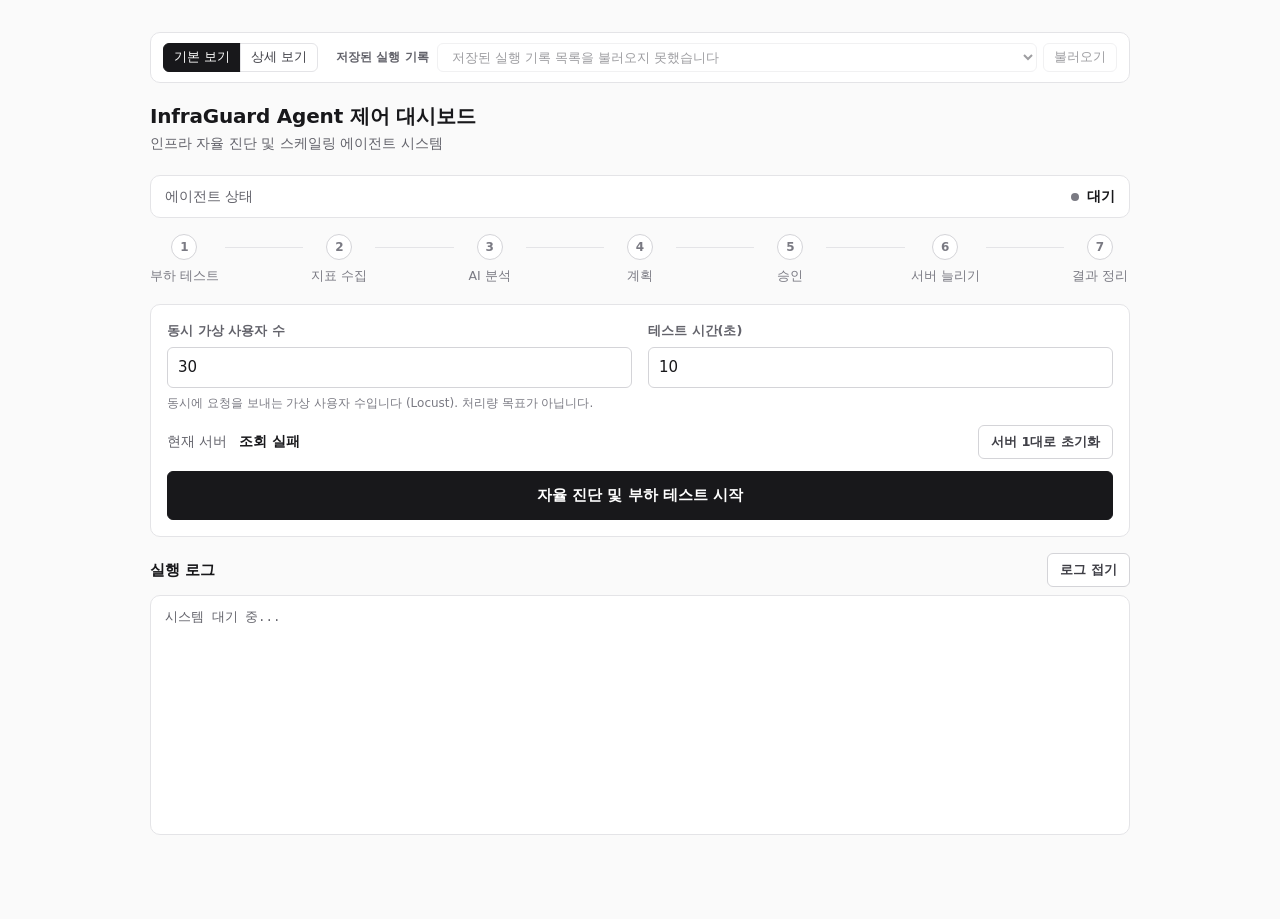
==== commit 8d20aa15: "feat: 처음 보는 사람 기준 용어 정리, 기술 정보 접힘 (#93) 요청 종류별 응답 시간 차트에 /light 가벼운 요청, /heavy 무거운 작업, /flaky 가끔 실패하" ====
--- a/backend/app/static/index.html
+++ b/backend/app/static/index.html
@@ -6,11 +6,11 @@
     <meta name="viewport" content="width=device-width, initial-scale=1.0">
     <title>InfraGuard Agent Dashboard</title>
     <!-- 보기 전환 (#93): 기본 보기(simple) = refresh/c.css, 상세 보기(detail) = refresh/a.css. view_switch.js가 고른다 -->
-    <link rel="stylesheet" href="toolbar.css?v=13">
-    <link rel="stylesheet" href="refresh/common.css?v=13">
-    <link rel="stylesheet" href="refresh/c.css?v=13" data-view-sheet="simple">
-    <link rel="stylesheet" href="refresh/a.css?v=13" data-view-sheet="detail">
-    <script src="view_switch.js?v=13"></script>
+    <link rel="stylesheet" href="toolbar.css?v=14">
+    <link rel="stylesheet" href="refresh/common.css?v=14">
+    <link rel="stylesheet" href="refresh/c.css?v=14" data-view-sheet="simple">
+    <link rel="stylesheet" href="refresh/a.css?v=14" data-view-sheet="detail">
+    <script src="view_switch.js?v=14"></script>
 </head>
 
 <body>
@@ -62,7 +62,7 @@
 
             <div id="step-metric" class="timeline-step">
                 <div class="timeline-circle"></div>
-                <span class="timeline-label">메트릭</span>
+                <span class="timeline-label">지표 수집</span>
             </div>
 
             <div class="timeline-line"></div>
@@ -90,14 +90,14 @@
 
             <div id="step-scale" class="timeline-step">
                 <div class="timeline-circle"></div>
-                <span class="timeline-label">스케일링</span>
+                <span class="timeline-label">서버 늘리기</span>
             </div>
 
             <div class="timeline-line"></div>
 
             <div id="step-report" class="timeline-step">
                 <div class="timeline-circle"></div>
-                <span class="timeline-label">리포트</span>
+                <span class="timeline-label">결과 정리</span>
             </div>
 
         </div>
@@ -108,7 +108,7 @@
             <div class="input-group">
                 <label for="target-tps-input">동시 가상 사용자 수</label>
                 <input type="number" id="target-tps-input" value="30" min="1" aria-describedby="target-tps-hint">
-                <p id="target-tps-hint" class="input-hint">Locust 동시 접속 사용자 · 처리량 목표 아님</p>
+                <p id="target-tps-hint" class="input-hint">동시에 요청을 보내는 가상 사용자 수입니다 (Locust). 처리량 목표가 아닙니다.</p>
             </div>
 
             <div class="input-group">
@@ -169,7 +169,7 @@
             <p id="modal-message"></p>
 
             <!-- 용어 풀이 (#93): 승인 요청 문구에 P95·SLO가 먼저 나올 수 있다 -->
-            <p class="ig-glossary"><b>P95</b>: 느린 순서로 상위 5%를 뺀 응답 시간 · <b>SLO</b>: 요청의 95%가 정해진 시간 안에 응답해야 한다는 목표</p>
+            <p class="ig-glossary"><b>P95</b>: 느린 순서로 상위 5%를 뺀 응답 시간 · <b>SLO</b>: 요청의 95%가 정해진 시간 안에 응답해야 한다는 목표 · <b>스케일링</b>: 같은 서버(replica)를 더 띄워 처리 능력을 늘리는 것</p>
 
             <!-- 저신뢰 확인 게이트 (#83): 신뢰도 기준 미만 스케일링 제안일 때만 보인다 -->
             <div id="low-confidence-box" class="low-confidence-box hidden">
@@ -182,7 +182,7 @@
 
             <div class="modal-buttons">
 
-                <button id="approve-btn">승인하고 스케일링</button>
+                <button id="approve-btn">승인하고 서버 늘리기</button>
 
                 <button id="reject-btn">거절</button>
 
@@ -192,12 +192,12 @@
 
     </div>
 
-    <script src="result_panel.js?v=13"></script>
-    <script src="refresh/common.js?v=13"></script>
-    <script src="refresh/c.js?v=13"></script>
-    <script src="refresh/a.js?v=13"></script>
-    <script src="saved_results.js?v=13"></script>
-    <script src="main.js?v=13"></script>
+    <script src="result_panel.js?v=14"></script>
+    <script src="refresh/common.js?v=14"></script>
+    <script src="refresh/c.js?v=14"></script>
+    <script src="refresh/a.js?v=14"></script>
+    <script src="saved_results.js?v=14"></script>
+    <script src="main.js?v=14"></script>
 
 </body>
 
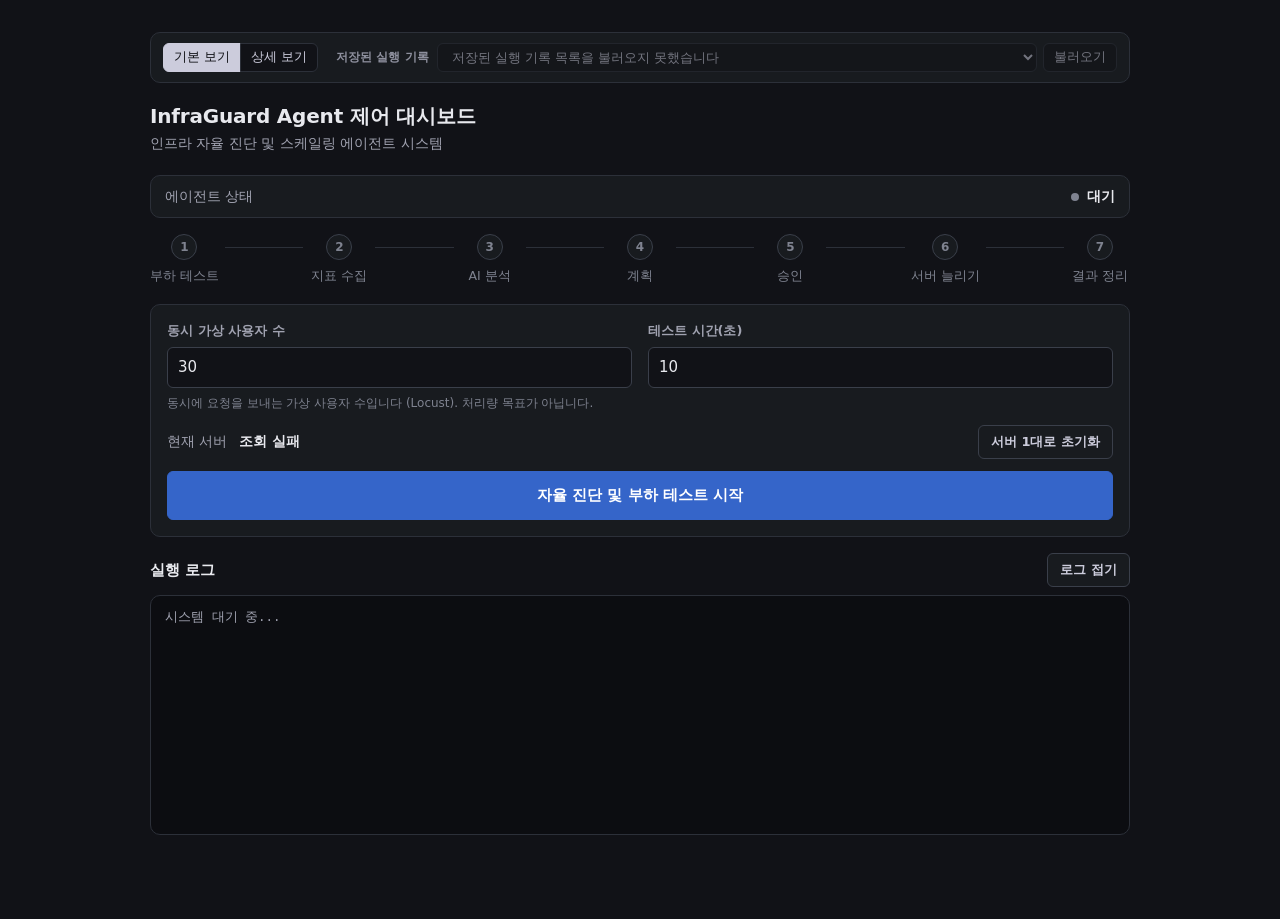
==== commit 5ad778a4: "chore: 정적 파일 캐시 버전 v=14 → v=15 (#97) 결과 화면 클래스를 ra-judge* → ra-reason*으로 바꿨는데 캐시 버전이 그대로면 브라우저가 옛 CS" ====
--- a/backend/app/static/index.html
+++ b/backend/app/static/index.html
@@ -6,11 +6,11 @@
     <meta name="viewport" content="width=device-width, initial-scale=1.0">
     <title>InfraGuard Agent Dashboard</title>
     <!-- 보기 전환 (#93): 기본 보기(simple) = refresh/c.css, 상세 보기(detail) = refresh/a.css. view_switch.js가 고른다 -->
-    <link rel="stylesheet" href="toolbar.css?v=14">
-    <link rel="stylesheet" href="refresh/common.css?v=14">
-    <link rel="stylesheet" href="refresh/c.css?v=14" data-view-sheet="simple">
-    <link rel="stylesheet" href="refresh/a.css?v=14" data-view-sheet="detail">
-    <script src="view_switch.js?v=14"></script>
+    <link rel="stylesheet" href="toolbar.css?v=15">
+    <link rel="stylesheet" href="refresh/common.css?v=15">
+    <link rel="stylesheet" href="refresh/c.css?v=15" data-view-sheet="simple">
+    <link rel="stylesheet" href="refresh/a.css?v=15" data-view-sheet="detail">
+    <script src="view_switch.js?v=15"></script>
 </head>
 
 <body>
@@ -192,12 +192,12 @@
 
     </div>
 
-    <script src="result_panel.js?v=14"></script>
-    <script src="refresh/common.js?v=14"></script>
-    <script src="refresh/c.js?v=14"></script>
-    <script src="refresh/a.js?v=14"></script>
-    <script src="saved_results.js?v=14"></script>
-    <script src="main.js?v=14"></script>
+    <script src="result_panel.js?v=15"></script>
+    <script src="refresh/common.js?v=15"></script>
+    <script src="refresh/c.js?v=15"></script>
+    <script src="refresh/a.js?v=15"></script>
+    <script src="saved_results.js?v=15"></script>
+    <script src="main.js?v=15"></script>
 
 </body>
 
--- a/backend/app/static/refresh/c.css
+++ b/backend/app/static/refresh/c.css
@@ -1,58 +1,61 @@
 /*
  * 기본 보기 (C 미니멀형, 디자인 개편 #93)
- * 밝은 무채색. 결론 한 줄과 P95 큰 숫자, 서버 흐름 그림, 그래프 2개, 지표 4개로 한눈에 보이게 한다.
- * 측정 회차 색(--ig-round-ramp)은 dataviz 검증 스크립트로 확인한 한 색상 명도 단계다 (면 #fafafa, ordinal 전 항목 PASS).
+ *
+ * 상세 보기(A)와 같은 어두운 톤을 쓴다 (토글할 때 화면 밝기가 튀지 않게 배경·글자색을 A와 맞춘다).
+ * 구성은 그대로다: 여백을 넉넉히 두고 큰 숫자 하나를 중심으로 한눈에 보이게 한다.
+ * 측정 회차 색(--ig-round-ramp)은 dataviz 검증 스크립트로 확인한 한 색상 명도 단계다 (어두운 면 #181b1f, ordinal 전 항목 PASS).
+ * 어두운 면 대비: 본문 10.9:1, 보조 6.8:1, 흐린 글자 4.6:1, SLO 기준선 9.6:1 (격자선은 의도적으로 약하게 둔다).
  */
 
 :root {
-    color-scheme: light;
+    color-scheme: dark;
 
     --ig-font: system-ui, "Segoe UI", "Malgun Gothic", "Apple SD Gothic Neo", sans-serif;
     --ig-mono: Consolas, "Cascadia Mono", "Malgun Gothic", monospace;
 
-    --ig-page: #fafafa;
-    --ig-surface: #ffffff;
-    --ig-surface-2: #f4f4f5;
-    --ig-chart-surface: #ffffff;
-    --ig-border: #e4e4e7;
-    --ig-border-strong: #d4d4d8;
-
-    --ig-text-strong: #18181b;
-    --ig-text: #3f3f46;
-    --ig-text-muted: #63636b;
-    --ig-text-faint: #7a7a83;
-    --ig-link: #18181b;
-
-    --ig-accent: #18181b;
-    --ig-accent-hover: #3f3f46;
+    --ig-page: #111217;
+    --ig-surface: #181b1f;
+    --ig-surface-2: #22252b;
+    --ig-chart-surface: #181b1f;
+    --ig-border: #2c3039;
+    --ig-border-strong: #3a3f4a;
+
+    --ig-text-strong: #e8e9ee;
+    --ig-text: #ccccdc;
+    --ig-text-muted: #a0a2b0;
+    --ig-text-faint: #7f8390;
+    --ig-link: #7aa7ff;
+
+    --ig-accent: #3565c9;
+    --ig-accent-hover: #3f71d6;
     --ig-accent-contrast: #ffffff;
-    --ig-accent-wash: rgba(24, 24, 27, .12);
+    --ig-accent-wash: rgba(53, 101, 201, .28);
 
     --ig-good: #0ca30c;
     --ig-bad: #d03b3b;
     --ig-boundary: #fab219;
-    --ig-good-text: #006300;
-    --ig-bad-text: #b3261e;
-    --ig-warn-text: #845500;
-    --ig-bad-wash: #fdf1f0;
-
-    --ig-track: #e4e4e7;
-    --ig-input-bg: #ffffff;
-    --ig-log-bg: #ffffff;
-    --ig-log-text: #3f3f46;
-
-    --ig-grid: #ececef;
-    --ig-axis: #d4d4d8;
-    --ig-ref: #63636b;
-    --ig-ref-text: #52525b;
-    --ig-incomplete: rgba(24, 24, 27, .04);
-    --ig-zone: #efeff1;
-    --ig-tip-bg: #18181b;
-    --ig-tip-text: #ffffff;
-    --ig-tip-muted: #b4b4bb;
-
-    --ig-round-ramp: #86b6ef, #5598e7, #2a78d6, #1c5cab, #104281;
-    --ig-single: #2a78d6;
+    --ig-good-text: #45c945;
+    --ig-bad-text: #f28383;
+    --ig-warn-text: #f5c14f;
+    --ig-bad-wash: rgba(208, 59, 59, .14);
+
+    --ig-track: #2c3039;
+    --ig-input-bg: #111217;
+    --ig-log-bg: #0c0d11;
+    --ig-log-text: #b9bdcc;
+
+    --ig-grid: #262a31;
+    --ig-axis: #3a3f4a;
+    --ig-ref: #c3c2b7;
+    --ig-ref-text: #d8d9e0;
+    --ig-incomplete: rgba(255, 255, 255, .045);
+    --ig-zone: #1e2229;
+    --ig-tip-bg: #22252b;
+    --ig-tip-text: #e8e9ee;
+    --ig-tip-muted: #a0a2b0;
+
+    --ig-round-ramp: #256abf, #3987e5, #6da7ec, #9ec5f4, #cde2fb;
+    --ig-single: #3987e5;
 
     --ig-radius: 10px;
     --ig-radius-sm: 6px;
@@ -60,19 +63,19 @@
     --ig-h1-size: 20px;
     --ig-chart-pad: 4px 0 0;
 
-    --ig-tb-bg: #ffffff;
-    --ig-tb-border: #e4e4e7;
-    --ig-tb-text: #3f3f46;
-    --ig-tb-muted: #63636b;
-    --ig-tb-control: #ffffff;
-    --ig-tb-control-hover: #f4f4f5;
-    --ig-tb-pressed-bg: #18181b;
-    --ig-tb-pressed-text: #ffffff;
-    --ig-tb-banner-bg: #fef9e7;
-    --ig-tb-banner-border: #e5c65c;
-    --ig-tb-banner-text: #5f4600;
-    --ig-tb-focus: #18181b;
-    --ig-tb-error: #b3261e;
+    --ig-tb-bg: #181b1f;
+    --ig-tb-border: #2c3039;
+    --ig-tb-text: #ccccdc;
+    --ig-tb-muted: #8e909e;
+    --ig-tb-control: #111217;
+    --ig-tb-control-hover: #22252b;
+    --ig-tb-pressed-bg: #ccccdc;
+    --ig-tb-pressed-text: #111217;
+    --ig-tb-banner-bg: rgba(250, 178, 25, .10);
+    --ig-tb-banner-border: #7d6320;
+    --ig-tb-banner-text: #f5c14f;
+    --ig-tb-focus: #7aa7ff;
+    --ig-tb-error: #f28383;
     --ig-tb-radius: 10px;
 }
 
@@ -163,13 +166,29 @@
 .rc-from,
 .rc-arrow {
     font-weight: 500;
-    color: #a1a1aa;
+    color: var(--ig-text-faint);
 }
 
 .rc-slo {
     margin-top: 10px;
     font-size: 15px;
     color: var(--ig-text-strong);
+}
+
+/* 측정 조건 (접지 않는다 — 결과를 이해하는 데 필요) */
+.rc-conditions {
+    display: flex;
+    flex-wrap: wrap;
+    gap: 4px 16px;
+    margin-top: 10px;
+    font-size: 13px;
+    color: var(--ig-text-muted);
+    font-variant-numeric: tabular-nums;
+}
+
+.rc-conditions b {
+    font-weight: 600;
+    color: var(--ig-text);
 }
 
 /* 서버 흐름 그림: 측정 → (AI 제안·결정) → 측정 … */
@@ -332,10 +351,14 @@
     color: var(--ig-text-muted);
 }
 
-/* AI가 이렇게 판단한 이유 (접힘) */
+/* 접힘 (AI가 이렇게 판단한 이유 · 기술 정보) */
 .rc-fold {
     margin-top: 22px;
     border-top: 1px solid var(--ig-border);
+}
+
+.rc-fold + .rc-fold {
+    margin-top: 0;
 }
 
 .rc-fold > summary {
@@ -406,7 +429,7 @@
 }
 
 .rc-links .ig-grafana {
-    color: var(--ig-text);
+    color: var(--ig-link);
 }
 
 @media (max-width: 760px) {
--- a/backend/app/static/refresh/a.css
+++ b/backend/app/static/refresh/a.css
@@ -280,20 +280,20 @@
 }
 
 /* AI 판단 근거 */
-.ra-judge {
+.ra-reason {
     background: var(--ig-surface);
     border: 1px solid var(--ig-border);
 }
 
-.ra-judge-row {
+.ra-reason-row {
     padding: 12px 16px;
 }
 
-.ra-judge-row + .ra-judge-row {
+.ra-reason-row + .ra-reason-row {
     border-top: 1px solid var(--ig-border);
 }
 
-.ra-judge-head {
+.ra-reason-head {
     display: flex;
     flex-wrap: wrap;
     align-items: center;
@@ -301,7 +301,7 @@
     font-size: 13.5px;
 }
 
-.ra-judge-round {
+.ra-reason-round {
     min-width: 6.5em;
     font-size: 12.5px;
     color: var(--ig-text-faint);
@@ -315,7 +315,7 @@
     color: var(--ig-text-muted);
 }
 
-.ra-judge-head .confidence {
+.ra-reason-head .confidence {
     margin-left: auto;
 }
 
@@ -467,7 +467,7 @@
         margin-left: 0;
     }
 
-    .ra-judge-head .confidence {
+    .ra-reason-head .confidence {
         margin-left: 0;
     }
 }
